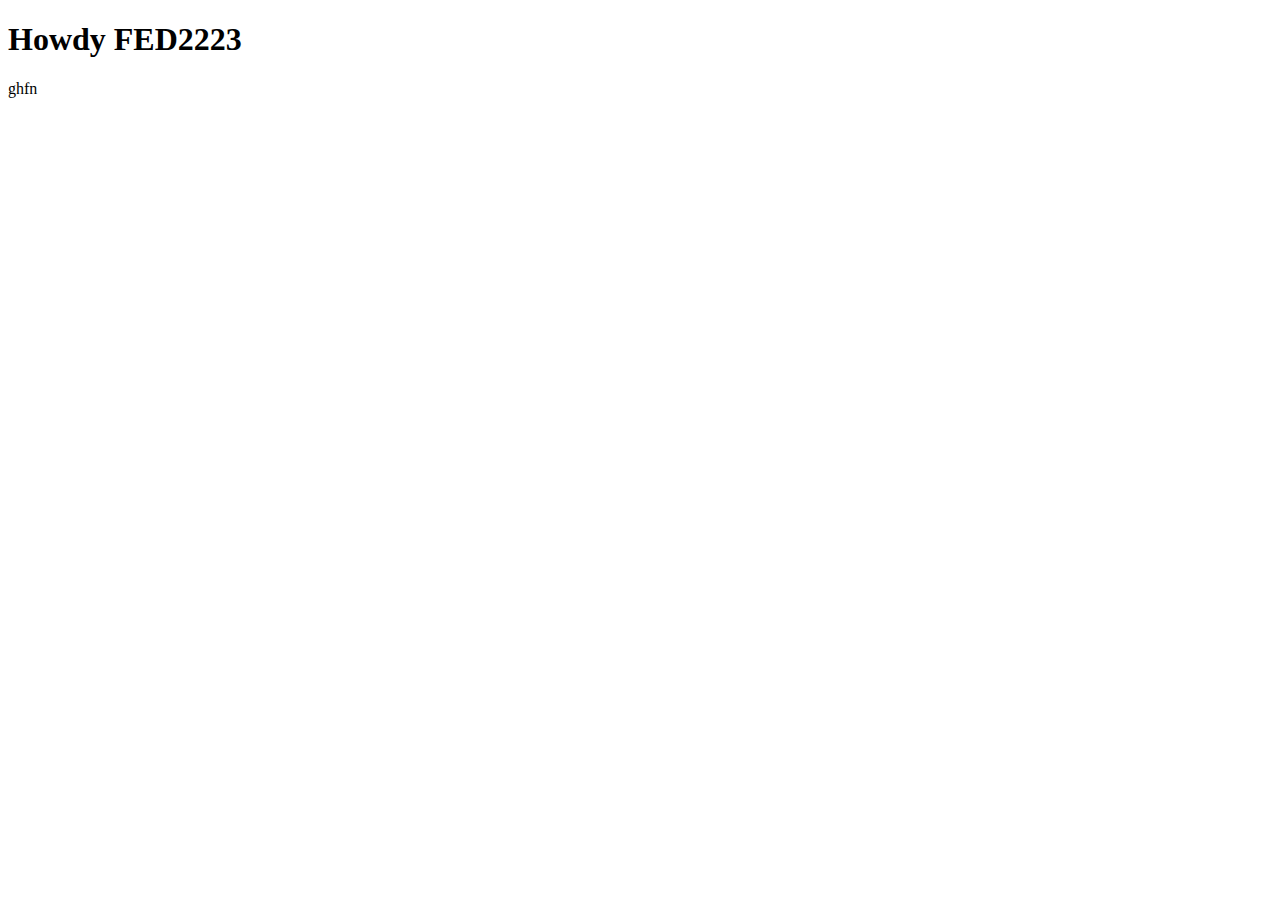
==== index.html @ accf3ab3 "Update index.html" ====
<!doctype html>
<html lang="nl">

<head>
	<meta charset="UTF-8">
	<meta name="author" content="jouw naam">
	<meta name="viewport" content="width=device-width, initial-scale=1">

	<title>Howdy FED2223</title>

	<link href="styles/style.css" rel="stylesheet">
	<link rel="icon" type="image/svg+xml" href="images/favicon.svg">
</head>

<body>
	<h1>Howdy FED2223</h1>
	ghfn
	<script defer src="scripts/script.js"></script>
</body>

</html>
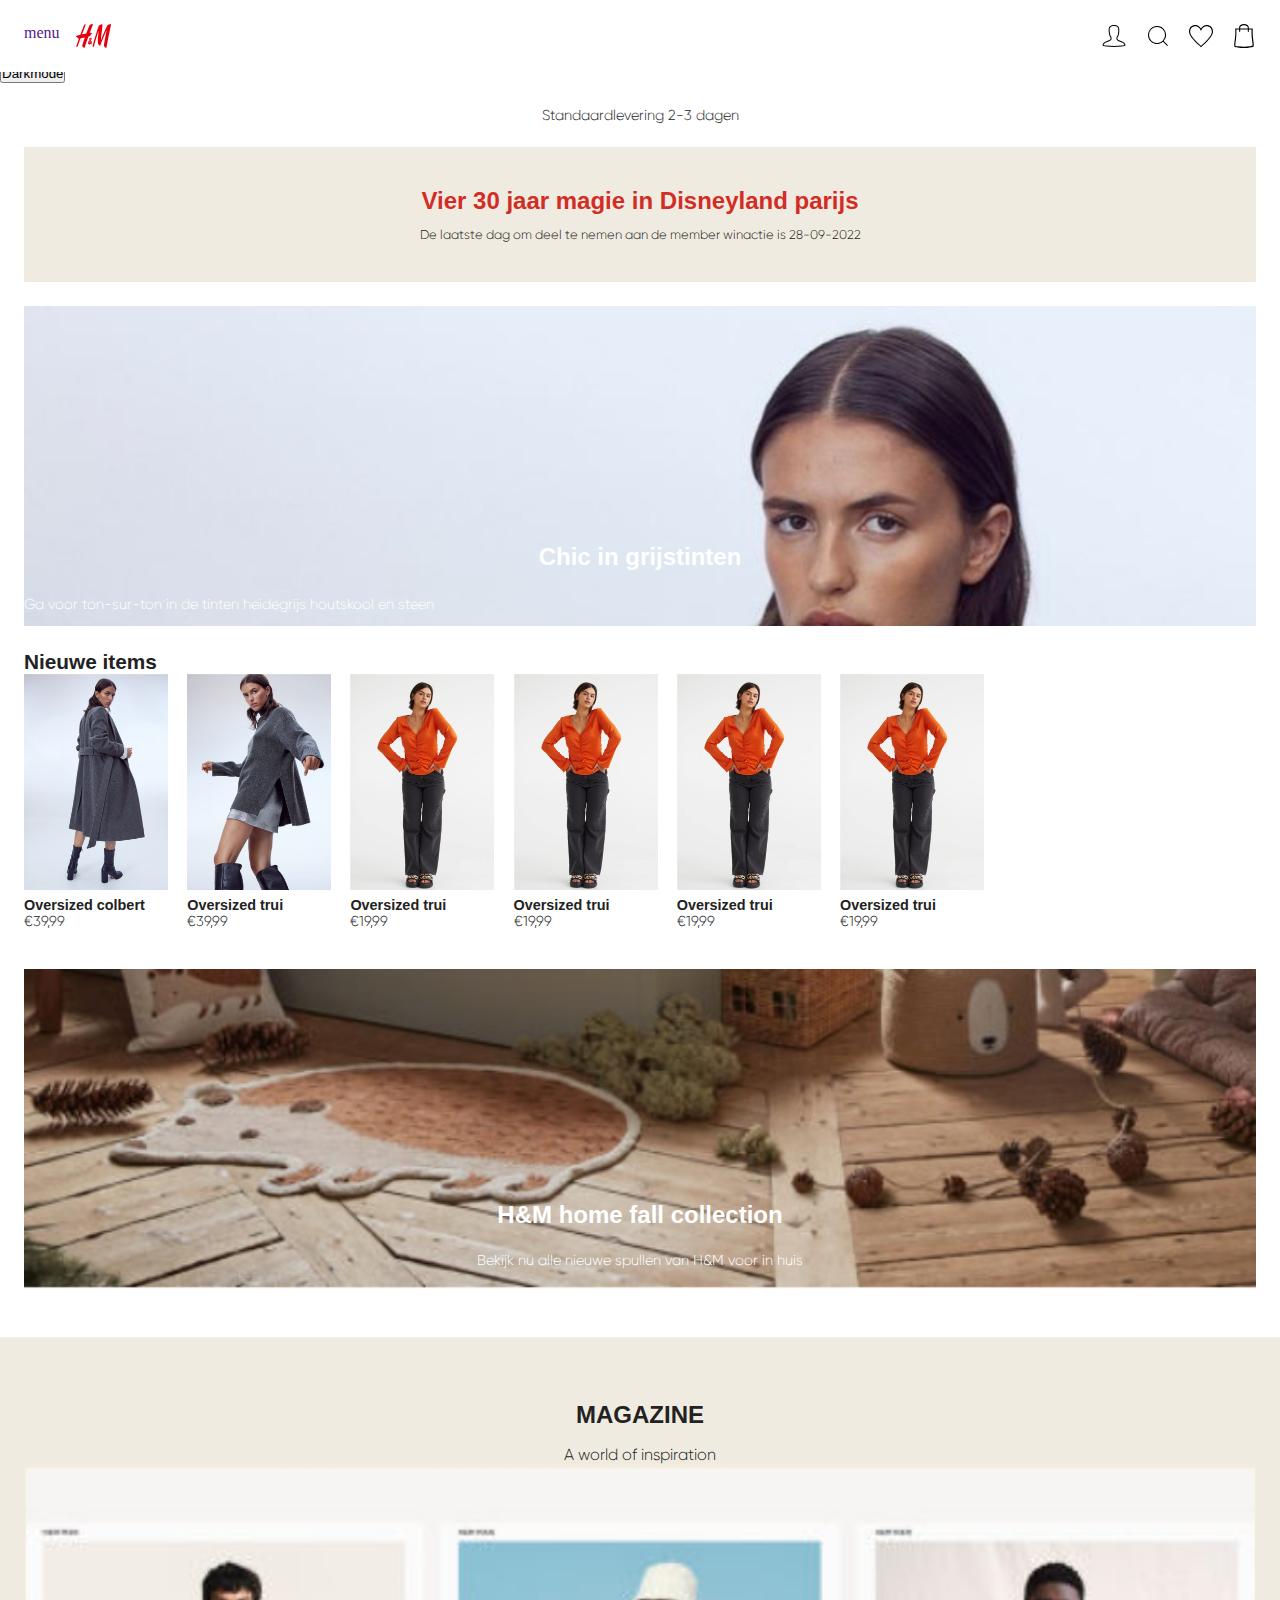
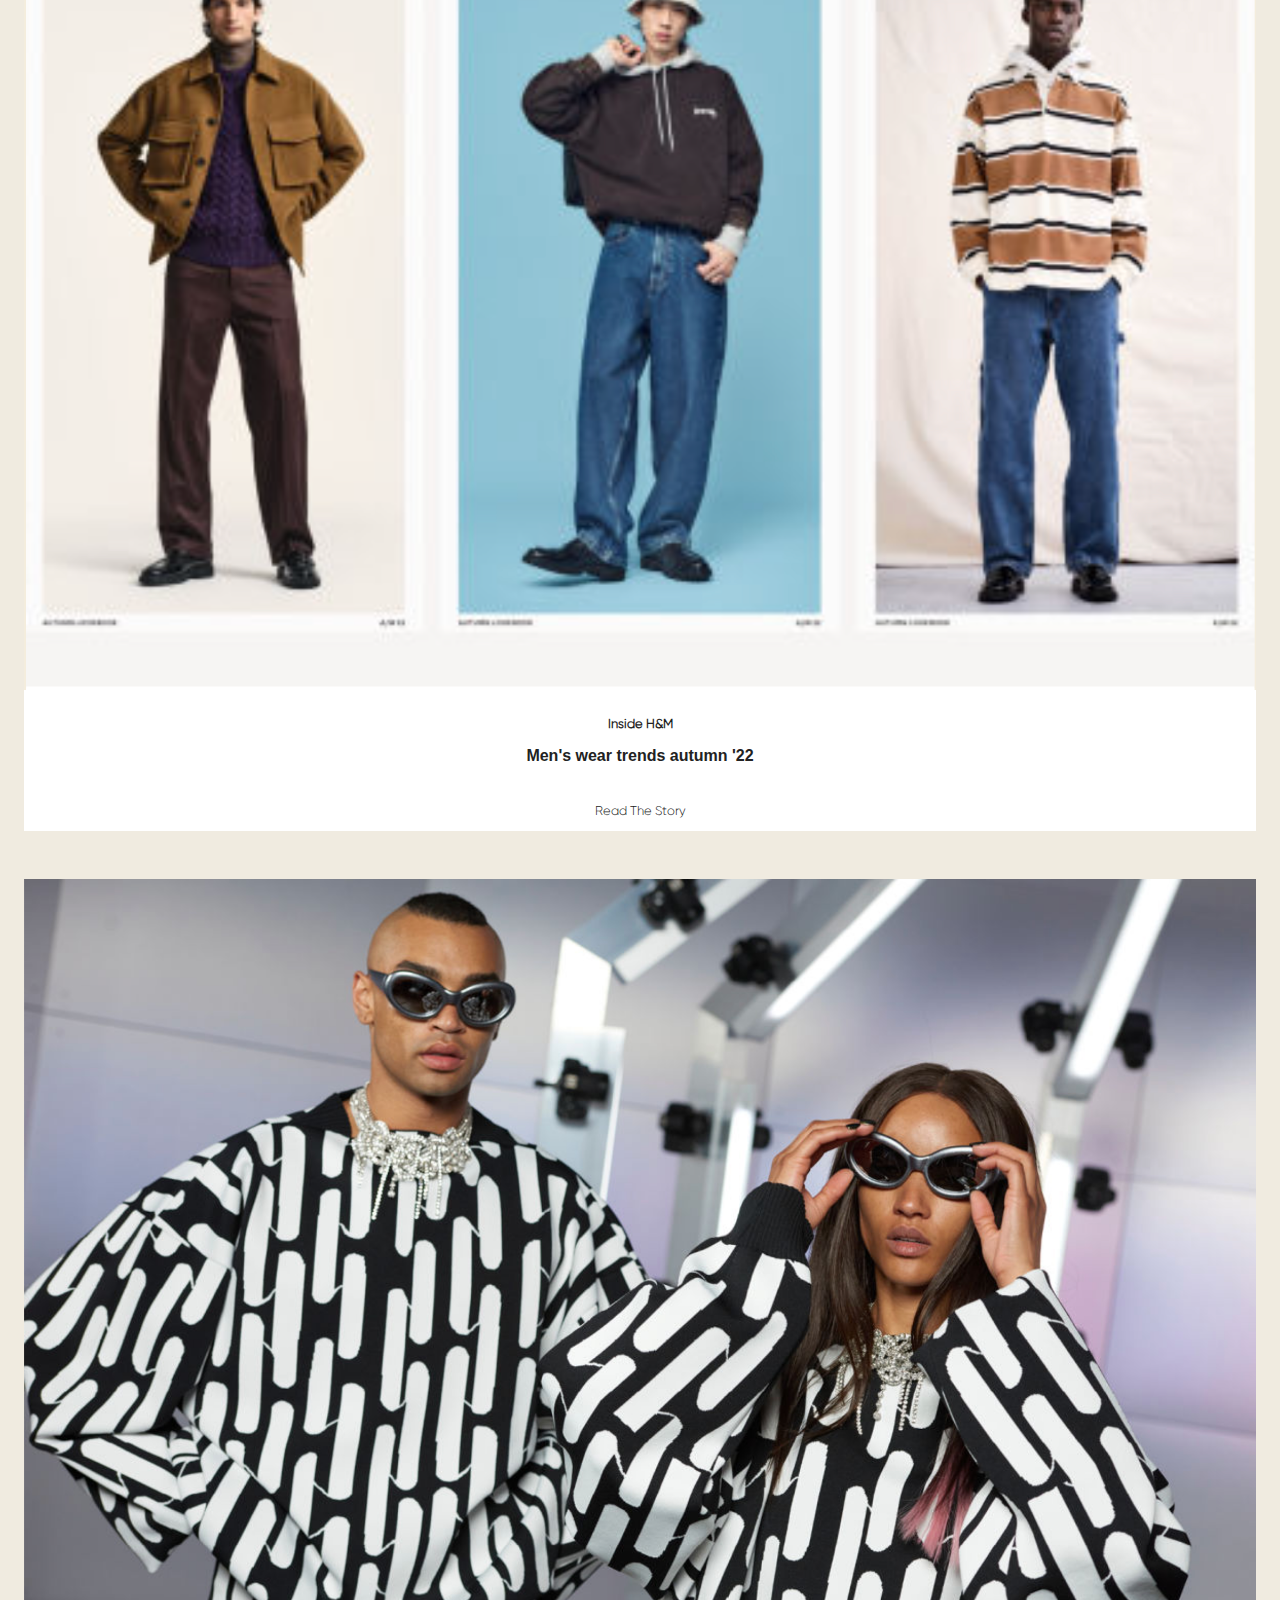
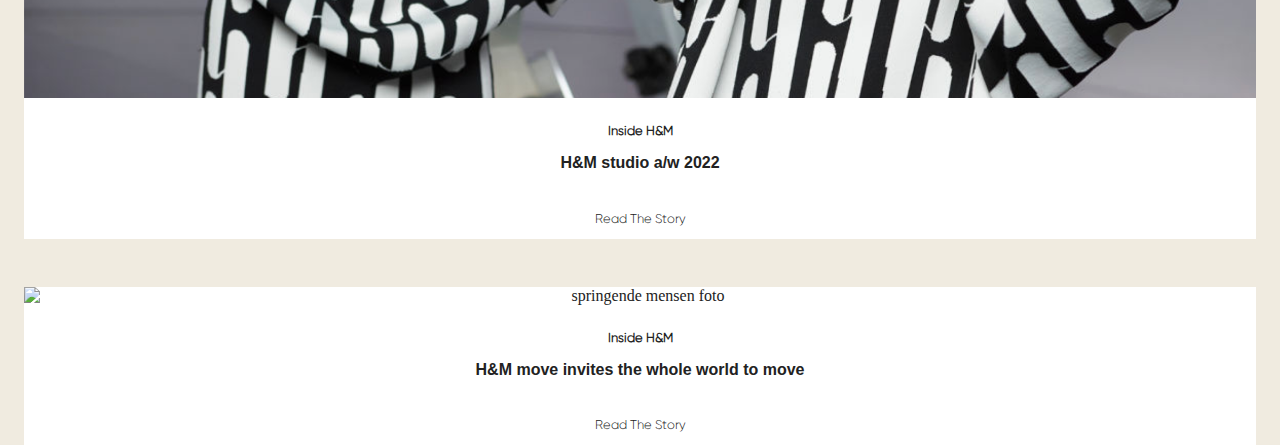
==== commit 32d8b659: "Add files via upload" ====
--- a/index.html
+++ b/index.html
@@ -6,15 +6,147 @@
 	<meta name="author" content="jouw naam">
 	<meta name="viewport" content="width=device-width, initial-scale=1">
 
-	<title>Howdy FED2223</title>
+	<title>Homepagina</title>
 
 	<link href="styles/style.css" rel="stylesheet">
 	<link rel="icon" type="image/svg+xml" href="images/favicon.svg">
 </head>
 
 <body>
-	<h1>Howdy FED2223</h1>
-	ghfn
+	<header>
+		<section>
+			<a href="">menu</a>
+			<a><img src="images/hmlogo.svg" alt="H&M logo"></a>
+		</section>
+		<nav>
+			<ul>
+				<li><img src="./images/user.svg" alt="user icon"></li>
+				<li><img src="./images/search.svg" alt="search icon"></li>
+				<li><img src="./images/heart.svg" alt="favorieten icon"></li>
+				<li><img src="./images/bag.svg" alt="winkelwage icon"></li>
+			</ul>
+		</nav>
+
+	</header>
+
+	<Main>
+		<button class="btn-toggle">Darkmode</button>
+		<section>
+			<p>Standaardlevering 2-3 dagen</p>
+		</section>
+
+		<section>
+			<div>
+				<h2>Vier 30 jaar magie in Disneyland parijs</h2>
+				<p>De laatste dag om deel te nemen aan de member winactie is 28-09-2022</p>
+			</div>
+
+		</section>
+
+		<section>
+			<a href="2e pagina">
+				<h1>Chic in grijstinten</h1>
+				<p>Ga voor ton-sur-ton in de tinten heidegrijs houtskool en steen</p>
+				<img src="images/Grijstinten.png" alt="Grijstinten afbeelding">
+			</a>
+		</section>
+
+		<section>
+			<h2>Nieuwe items</h2>
+			<ul>
+				<li>
+					<p>€39,99</p>
+					<h3>Oversized colbert</h3>
+					<img src="images/damesjas.png" alt="dames image">
+
+
+				</li>
+
+				<li>
+					<p>€39,99</p>
+					<h3>Oversized trui</h3>
+					<img src="images/damestrui.png" alt="dames image">
+
+				</li>
+
+				<li>
+					<p>€19,99</p>
+					<h3>Oversized trui</h3>
+					<img src="images/nieuwbinnen.png" alt="dames image">
+				</li>
+
+				<li>
+					<p>€19,99</p>
+					<h3>Oversized trui</h3>
+					<img src="images/nieuwbinnen.png" alt="dames image">
+
+
+				</li>
+
+				<li>
+					<p>€19,99</p>
+					<h3>Oversized trui</h3>
+					<img src="images/nieuwbinnen.png" alt="dames image">
+
+
+				</li>
+				<li>
+					<p>€19,99</p>
+					<h3>Oversized trui</h3>
+					<img src="images/nieuwbinnen.png" alt="dames image">
+
+				</li>
+
+
+			</ul>
+		</section>
+
+		<section>
+			<h2>H&M home fall collection</h2>
+			<p>Bekijk nu alle nieuwe spullen van H&M voor in huis</p>
+			<img src="images/h&m:home.png" alt="short haircut meisje">
+		</section>
+
+		<!-- vergeet niet nieuwe kop erin te zetten -->
+		<section>
+			<h2>Magazine</h2>
+			<h3>A world of inspiration</h3>
+
+			<article>
+
+				<img src="images/tripplets.png" alt="3 mannen foto">
+				<h4>Inside H&M</h4>
+				<h5>Men's wear trends autumn '22</h5>
+				<p>Read The Story</p>
+
+			</article>
+		</section>
+
+		<section>
+
+			<article>
+
+				<img src="images/duo.png" alt="duo foto">
+				<h4>Inside H&M</h4>
+				<h5>H&M studio a/w 2022</h5>
+				<p>Read The Story</p>
+
+			</article>
+		</section>
+
+		<section>
+
+			<article>
+
+				<img src="images/springfoto.png" alt="springende mensen foto">
+				<h4>Inside H&M</h4>
+				<h5>H&M move invites the whole world to move</h5>
+				<p>Read The Story</p>
+			</article>
+		</section>
+	</Main>
+
+
 	<script defer src="scripts/script.js"></script>
 </body>
 
--- a/styles/style.css
+++ b/styles/style.css
@@ -0,0 +1,364 @@
+/**************/
+/* CSS REMEDY */
+/**************/
+*,
+*::after,
+*::before {
+	box-sizing: border-box;
+	margin: 0;
+	padding: 0;
+}
+
+button,
+summary {
+	cursor: pointer;
+}
+
+
+
+/*********************/
+/* CUSTOM PROPERTIES */
+/*********************/
+:root {
+	/* startje */
+	--color-text: #222;
+	--Color-background: #fff;
+	--Color--title: #fff;
+	--Color-red-title: #D22D25;
+	--Color-beige: #F0EBE0;
+}
+
+
+
+@font-face {
+	font-family: Gilroy;
+	src: url(../assets/Gilroy/Gilroy-Light.otf);
+}
+
+@font-face {
+	font-family: Avenir;
+	src: url(../assets/Avenir/AvenirLTStd-Roman.otf );
+}
+
+
+
+
+/****************/
+/* JOUW STYLING */
+/****************/
+
+/* jouw code */
+
+main {
+	padding-top: 4em;
+}
+
+body {
+	color: var(--color-text);
+	background-color: var(--Color-background);
+}
+
+
+
+
+/* -------------PAGINA 1-------------- */
+
+header {
+	display: flex;
+	justify-content: space-between;
+	align-items: center;
+	padding: 1.5em;
+	position: fixed;
+	z-index: 999;
+	background-color: var(--Color--title);
+	left: 0;
+	right: 0;
+	top: 0;
+
+}
+
+
+body header section:nth-of-type(1) {
+	display: flex;
+	gap: 1em;
+}
+
+/* Zorgt er voor dat alle images mooi meeschalen op iedere grootte */
+img {
+	width: 100%;
+	height: auto;
+	display: block;
+}
+
+/* H&M logo  */
+header a img {
+	width: 2.2em;
+
+}
+
+
+
+/* ----------------icon's navigatiebar------------------- */
+nav ul li img {
+	max-width: 1.5em;
+
+}
+
+nav ul {
+	list-style-type: none;
+	display: flex;
+	gap: 1.2em;
+}
+
+
+/* ------------------------Main------------------------ */
+h1 {
+	color: var(--Color--title);
+	font-family: "avenir", Arial, Helvetica, sans-serif;
+	position: absolute;
+	bottom: 2.3em;
+	z-index: 1;
+	font-size: 1.5em;
+	width: 100%;
+	text-align: center;
+	font-weight: bold;
+}
+
+p {
+	font-family: "gilroy", Arial, Helvetica, sans-serif;
+	color: var(--color-text);
+	font-size: .9em;
+
+}
+
+/*---------------------- Alle linkjes & lijsten---------------------- */
+a {
+	text-decoration: none;
+	position: relative;
+}
+
+li {
+	list-style-type: none;
+
+}
+
+/* -------------------"Levertijd" tekst--------------------- */
+main section {
+	padding: 0 1.5em;
+	margin-top: 1.5em;
+}
+
+main section:nth-of-type(1) {
+	text-align: center;
+	padding-top: 0em;
+
+
+}
+
+/* -------------------beige disney blok -------------------------*/
+main section:nth-of-type(2) {
+	display: flex;
+	flex-direction: column;
+	text-align: center;
+	bottom: 1em;
+
+}
+
+main section:nth-of-type(2) div {
+	background: var(--Color-beige);
+	padding: 2.5em 1em;
+}
+
+/* -------------------disneyland titel ------------------------*/
+main section:nth-of-type(2) div h2 {
+	margin-bottom: .5em;
+	color: var(--Color-red-title);
+	font-family: "Avenir", Arial, Helvetica, sans-serif;
+
+
+}
+
+/* -----------------tekst onder de disney titel--------------- */
+main section:nth-of-type(2) div p {
+	font-size: .8em;
+	color: var(--color-text);
+
+
+}
+
+/* ---------------------"Grijze tinten" blok-------------------- */
+main section:nth-of-type(3) a img {
+	position: relative;
+	height: 20em;
+	object-fit: cover;
+	object-position: top;
+
+}
+
+main section:nth-of-type(3) a p {
+	position: absolute;
+	color: var(--Color--title);
+	bottom: 1em;
+	z-index: 1;
+	left: 0;
+	text-align: center;
+}
+
+
+/* ---------------Afbeeldingen naast elkaar krijgen + slider--------------*/
+main section:nth-of-type(4) ul {
+	position: relative;
+	display: flex;
+	gap: 1.2em;
+	padding: 0;
+	overflow-x: auto;
+
+}
+
+main section:nth-of-type(4) ul li {
+	display: flex;
+	flex-direction: column-reverse;
+}
+
+
+main section:nth-of-type(4) h2 {
+	font-family: "Avenir", Arial, Helvetica, sans-serif;
+	font-size: 1.3em;
+}
+
+main section:nth-of-type(4) h3 {
+	font-family: "Avenir", Arial, Helvetica, sans-serif;
+	font-size: .9em;
+	margin-bottom: 0;
+	margin-top: 5%;
+
+}
+
+main section:nth-of-type(4) p {
+	margin: 0;
+	top: -1;
+}
+
+main section:nth-of-type(4) img {
+	width: 9em;
+}
+
+/* ------------------------"H&M home" column-------------------------- */
+main section:nth-of-type(5) {
+	position: relative;
+	top: 1em;
+
+
+}
+
+main section:nth-of-type(5) h2 {
+	font-family: "Avenir", Arial, Helvetica, sans-serif;
+	position: absolute;
+	bottom: 2.5em;
+	z-index: 1;
+	color: var(--Color--title);
+	text-align: center;
+	font-size: 1.5em;
+	left: 1em;
+	right: 1em;
+
+
+}
+
+main section:nth-of-type(5) p {
+	font-family: "gilroy", Arial, Helvetica, sans-serif;
+	position: absolute;
+	bottom: 1.5em;
+	z-index: 1;
+	color: var(--Color--title);
+	text-align: center;
+	font-size: .9em;
+	left: 3em;
+	right: 3em;
+
+
+}
+
+main section:nth-of-type(5) img {
+	object-fit: cover;
+	object-position: bottom;
+	height: 20em;
+}
+
+/* --------------voor de beige achtergrond------------- */
+main section:nth-of-type(6),
+main section:nth-of-type(7),
+main section:nth-of-type(8) {
+	background-color: var(--Color-beige);
+
+}
+
+main section:nth-of-type(6) {
+	padding-top: 4em;
+	margin-top: 4em;
+
+}
+
+/* ---------zodat achtergrond beige blijft, styling van de sections-------- */
+main section:nth-of-type(7),
+main section:nth-of-type(8) {
+	margin-top: 0;
+	padding-top: 3em;
+
+
+}
+
+main section:nth-of-type(6) h2 {
+	text-align: center;
+	color: var(--color-text);
+	text-transform: uppercase;
+	font-family: "avenir", Arial, Helvetica, sans-serif;
+
+
+}
+
+
+main section:nth-of-type(6) h3 {
+	text-align: center;
+	padding-top: 1em;
+	font-size: 1em;
+	font-weight: lighter;
+	font-family: "Gilroy", Arial, Helvetica, sans-serif;
+
+}
+
+main section:nth-of-type(6) article,
+main section:nth-of-type(7) article,
+main section:nth-of-type(8) article {
+	background-color: white;
+	display: flex;
+	flex-direction: column;
+	text-align: center;
+
+}
+
+main section:nth-of-type(6) h4,
+main section:nth-of-type(7) h4,
+main section:nth-of-type(8) h4 {
+	font-family: "gilroy", Arial, Helvetica, sans-serif;
+	font-size: .8em;
+	padding-top: 2em;
+
+}
+
+main section:nth-of-type(6) h5,
+main section:nth-of-type(7) h5,
+main section:nth-of-type(8) h5 {
+	font-family: "Avenir", Arial, Helvetica, sans-serif;
+	font-size: 1em;
+	padding-top: 1em;
+
+}
+
+main section:nth-of-type(6) p,
+main section:nth-of-type(7) p,
+main section:nth-of-type(8) p {
+	font-size: .8em;
+	padding-top: 3em;
+	padding-bottom: 1em;
+}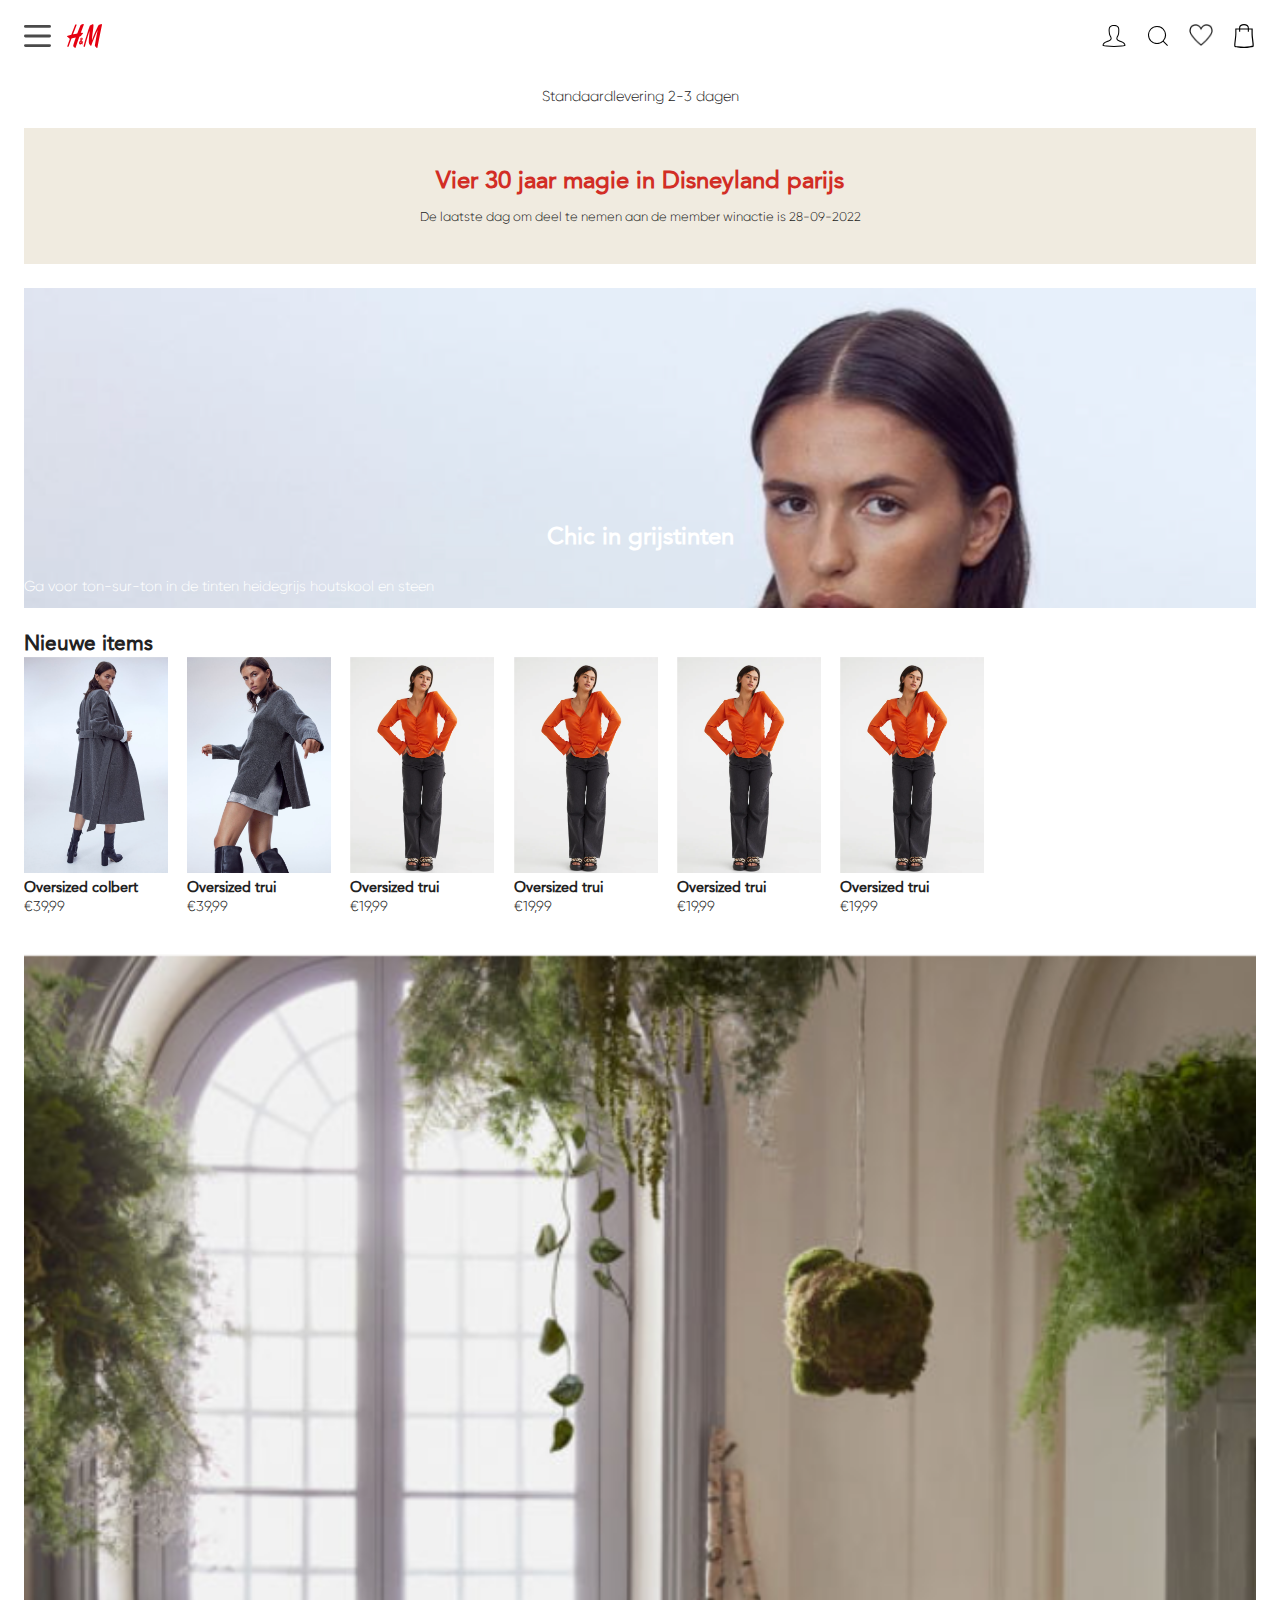
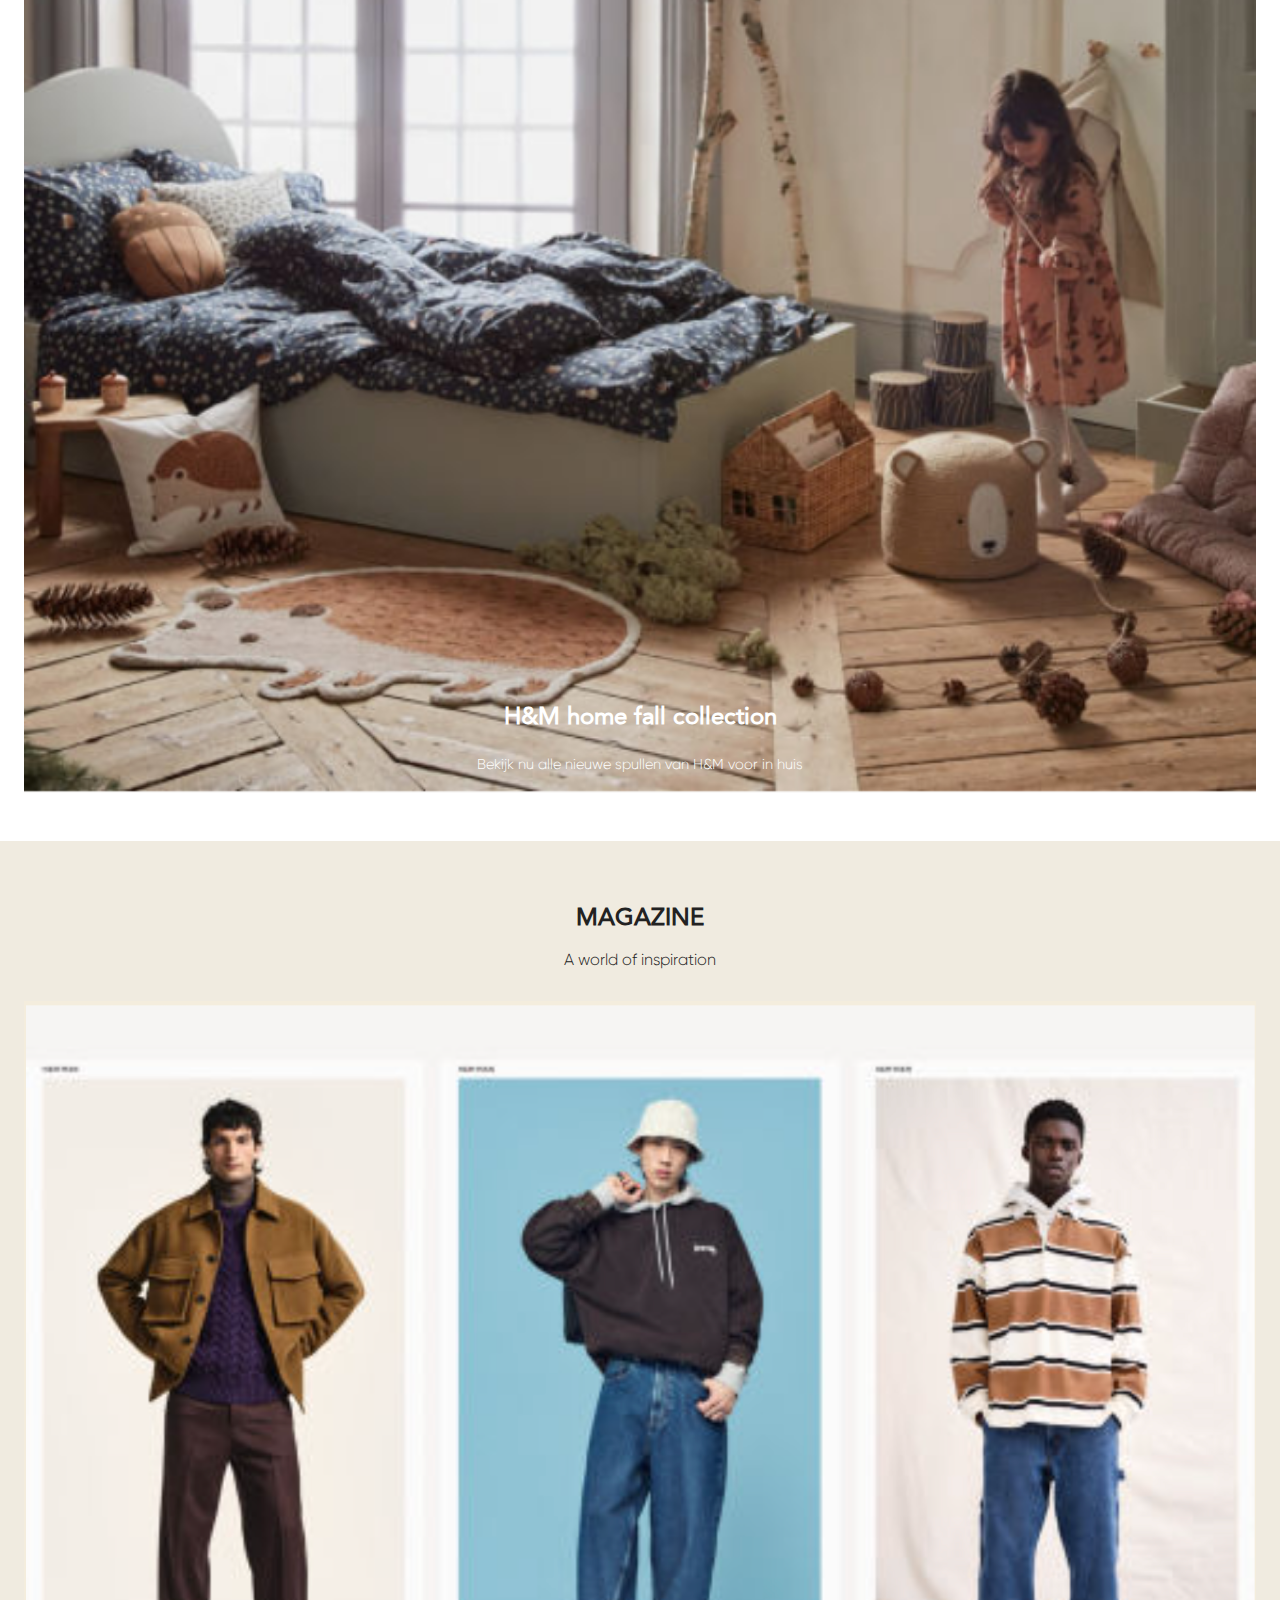
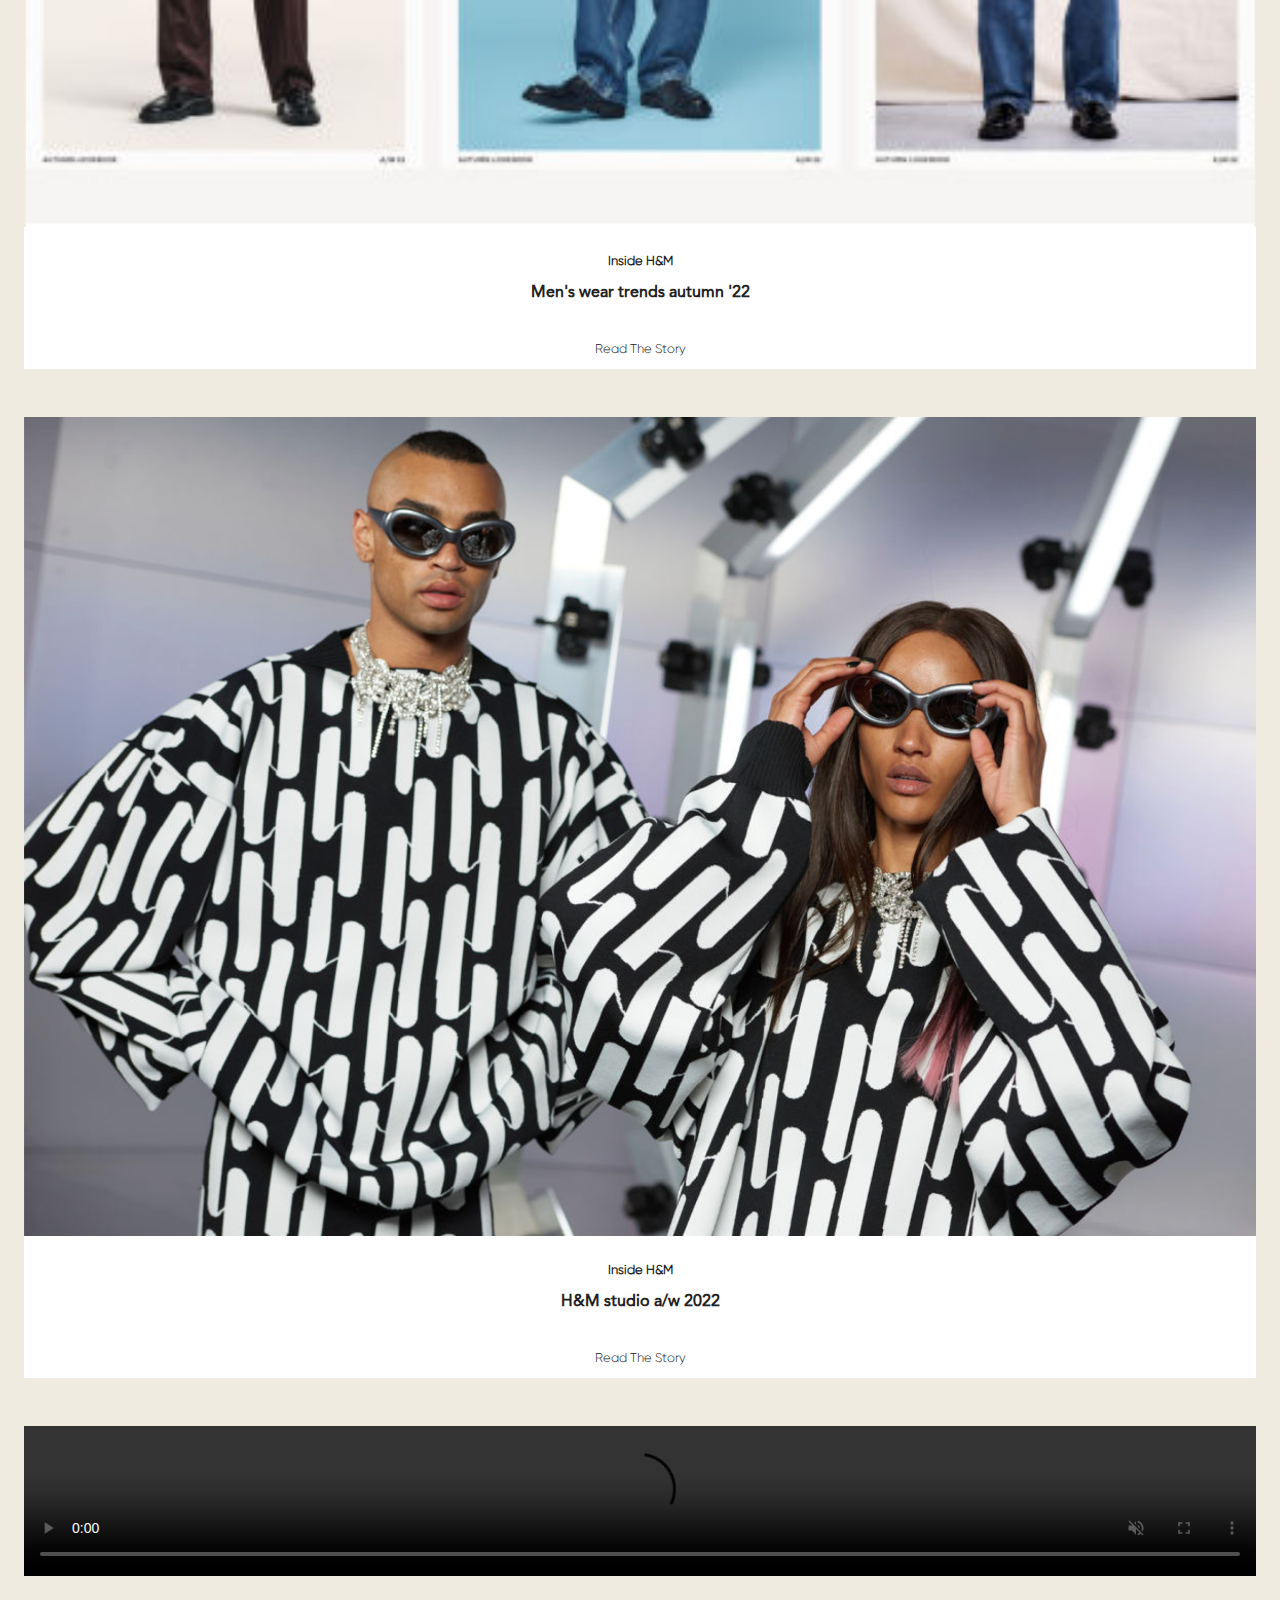
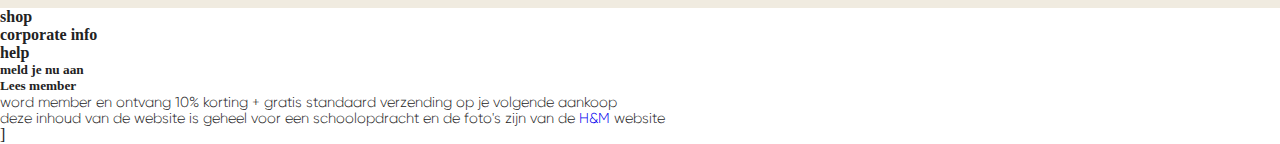
==== commit b0d25338: "Add files via upload" ====
--- a/index.html
+++ b/index.html
@@ -3,7 +3,7 @@
 
 <head>
 	<meta charset="UTF-8">
-	<meta name="author" content="jouw naam">
+	<meta name="author" content="Tabita">
 	<meta name="viewport" content="width=device-width, initial-scale=1">
 
 	<title>Homepagina</title>
@@ -12,17 +12,35 @@
 	<link rel="icon" type="image/svg+xml" href="images/favicon.svg">
 </head>
 
-<body>
+<body class="homepage">
 	<header>
 		<section>
-			<a href="">menu</a>
-			<a><img src="images/hmlogo.svg" alt="H&M logo"></a>
+			<button><img src="./images/hamburgermenu.svg" alt=""></button>
+			<a><img src="images/hmlogo.svg" alt="index.html"></a>
 		</section>
+
+		<section>
+			<div>
+				<ul>
+					<li><a href="product.html"><img src="./images/user.svg">Inloggen</a></li>
+					<li><a href="">Dames</a></li>
+					<li><a href="#">Heren</a></li>
+					<li><a href="#">Divided</a></li>
+					<li><a href="#">Baby</a></li>
+					<li><a href="#">Kinderen</a></li>
+					<li><a href="#">H&m home</a></li>
+					<li><a href="#">Sale</a></li>
+					<li><a href="#">Sustainability</a></li>
+				</ul>
+				<button><img src="./images/kruisje1.png" alt="kruisje icoon"></button>
+			</div>
+		</section>
+
 		<nav>
 			<ul>
 				<li><img src="./images/user.svg" alt="user icon"></li>
 				<li><img src="./images/search.svg" alt="search icon"></li>
-				<li><img src="./images/heart.svg" alt="favorieten icon"></li>
+				<li><img src="./images/heart.png" alt="favorieten icon"></li>
 				<li><img src="./images/bag.svg" alt="winkelwage icon"></li>
 			</ul>
 		</nav>
@@ -30,9 +48,10 @@
 	</header>
 
 	<Main>
-		<button class="btn-toggle">Darkmode</button>
+
 		<section>
 			<p>Standaardlevering 2-3 dagen</p>
+			<audio src="assets/vrachtwagengeluid.mp3"></audio>
 		</section>
 
 		<section>
@@ -44,7 +63,8 @@
 		</section>
 
 		<section>
-			<a href="2e pagina">
+
+			<a href="product.html">
 				<h1>Chic in grijstinten</h1>
 				<p>Ga voor ton-sur-ton in de tinten heidegrijs houtskool en steen</p>
 				<img src="images/Grijstinten.png" alt="Grijstinten afbeelding">
@@ -135,19 +155,32 @@
 		</section>
 
 		<section>
+			<article>
+				<video controls muted>
 
-			<article>
+					<source src="./assets/h&mvideo.mp4" type="video/mp4">
 
-				<img src="images/springfoto.png" alt="springende mensen foto">
-				<h4>Inside H&M</h4>
-				<h5>H&M move invites the whole world to move</h5>
-				<p>Read The Story</p>
+					Your browser does not support the video tag.
+
+				</video>
+
 			</article>
 		</section>
+
 	</Main>
 
+	<footer>
+		<h4>shop</h4>
+		<h4>corporate info</h4>
+		<h4>help</h4>
+		<h5>meld je nu aan</h5>
+		<h5>Lees member</h5>
+		<p>word member en ontvang 10% korting + gratis standaard verzending op je volgende aankoop</p>
+		<p>deze inhoud van de website is geheel voor een schoolopdracht en de foto's zijn van de <a
+				href="https://www2.hm.com/nl_nl/index.html">H&M</a> website</p>
+	</footer>
 
 	<script defer src="scripts/script.js"></script>
 </body>
 
-</html>+</html>]--- a/styles/style.css
+++ b/styles/style.css
@@ -21,14 +21,46 @@
 /*********************/
 :root {
 	/* startje */
+	--color-shadow: rgb(0 0 0 / 55%);
 	--color-text: #222;
 	--Color-background: #fff;
 	--Color--title: #fff;
 	--Color-red-title: #D22D25;
 	--Color-beige: #F0EBE0;
-}
-
-
+	--color-prouct-background: #f6f6f6;
+	--color-hamburger: #fff;
+
+}
+
+/* Darktheme custum properties */
+@media (prefers-color-scheme:dark) {
+	:root {
+		--color-text: #f6f6f6;
+		--Color-background: #222;
+		--Color-red-title: #600404;
+		--Color-beige: #776D5F;
+		--color-prouct-background: #222;
+		--color-hamburger: #BABABA;
+
+
+	}
+}
+
+body {
+	color: var(--color-text);
+	background-color: var(--color-background);
+}
+
+
+
+/* verminder beeld bewegingen voor mensen met bijvoorbeeld epilepsie */
+@media (prefers-reduced-motion:reduce) {
+	* {
+		transition: none !important;
+	}
+}
+
+/* Fonts in design */
 
 @font-face {
 	font-family: Gilroy;
@@ -37,7 +69,7 @@
 
 @font-face {
 	font-family: Avenir;
-	src: url(../assets/Avenir/AvenirLTStd-Roman.otf );
+	src: url(../assets/Avenir/AvenirLTStd-Roman.otf);
 }
 
 
@@ -61,7 +93,7 @@
 
 
 
-/* -------------PAGINA 1-------------- */
+/* -------------Algemene styling voor beide pagina's-------------- */
 
 header {
 	display: flex;
@@ -70,7 +102,7 @@
 	padding: 1.5em;
 	position: fixed;
 	z-index: 999;
-	background-color: var(--Color--title);
+	background-color: var(--color-hamburger);
 	left: 0;
 	right: 0;
 	top: 0;
@@ -90,7 +122,90 @@
 	display: block;
 }
 
-/* H&M logo  */
+/* --------------------HAMBURGER MENU ------------------*/
+
+header section:nth-of-type(2) {
+	position: fixed;
+	margin-left: -100vw;
+	top: 0%;
+	width: 85%;
+	background: var(--Color-background);
+	transition: all .3s ease-in-out;
+	height: 100vh;
+}
+
+header section:nth-of-type(2) div ul li a,
+header section:nth-of-type(2) div button {
+	display: none;
+}
+
+
+header section:nth-of-type(2).hamburgermenu {
+	margin-left: -1.6em;
+	box-shadow: 0px 0px 0px 999px var(--color-shadow);
+
+}
+
+header section:nth-of-type(2).hamburgermenu div ul li a,
+header section:nth-of-type(2).hamburgermenu div button {
+	display: block;
+}
+
+header section button {
+	background-color: transparent;
+	border: none;
+
+}
+
+header section:nth-of-type(2) ul {
+	display: flex;
+	flex-direction: column;
+	height: fit-content;
+	width: 100%;
+	padding: 0;
+}
+
+header section:nth-of-type(2) ul li {
+	display: flex;
+
+}
+
+header section:nth-of-type(2) ul li:nth-of-type(1) img {
+	width: 2em;
+	display: inline;
+	margin-right: 1em;
+}
+
+header section:nth-of-type(2) ul li:nth-of-type(1) a {
+	font-size: .8em;
+	margin-bottom: 2em;
+
+
+}
+
+header section:nth-of-type(2) ul li:nth-of-type(1) {
+	background-color: var(--Color-beige);
+
+}
+
+header section:nth-of-type(2) ul li a {
+	color: var(--color-text);
+	font-size: 1em;
+	font-family: "Avenir", Arial, Helvetica, sans-serif;
+	font-weight: 500;
+	left: 10%;
+	margin-top: 2em;
+}
+
+header section:nth-of-type(2) button {
+	position: absolute;
+	top: 1.5em;
+	right: 1em;
+	width: 3em;
+
+}
+
+/* ---------------------H&M LOGO ------------------------ */
 header a img {
 	width: 2.2em;
 
@@ -98,7 +213,7 @@
 
 
 
-/* ----------------icon's navigatiebar------------------- */
+/* ----------------ICON's NAVIGATIEBAR------------------- */
 nav ul li img {
 	max-width: 1.5em;
 
@@ -111,8 +226,8 @@
 }
 
 
-/* ------------------------Main------------------------ */
-h1 {
+/* ------------------------HOMEPAGE main------------------------ */
+.homepage h1 {
 	color: var(--Color--title);
 	font-family: "avenir", Arial, Helvetica, sans-serif;
 	position: absolute;
@@ -131,7 +246,7 @@
 
 }
 
-/*---------------------- Alle linkjes & lijsten---------------------- */
+/*---------------------- ALLE LINKJES & LIJSTEN---------------------- */
 a {
 	text-decoration: none;
 	position: relative;
@@ -142,21 +257,29 @@
 
 }
 
-/* -------------------"Levertijd" tekst--------------------- */
+/* -------------------"LEVERTIJD" TEKST--------------------- */
 main section {
 	padding: 0 1.5em;
 	margin-top: 1.5em;
 }
 
-main section:nth-of-type(1) {
+.homepage main section:nth-of-type(1) {
 	text-align: center;
 	padding-top: 0em;
 
 
 }
 
-/* -------------------beige disney blok -------------------------*/
-main section:nth-of-type(2) {
+.homepage main section:nth-of-type(1) audio {
+	content: "🚚";
+	/* display: block;
+	width: 50%;
+	transform: scalex(-1); */
+
+}
+
+/* -------------------BEIGE DISNEY BLOK -------------------------*/
+.homepage main section:nth-of-type(2) {
 	display: flex;
 	flex-direction: column;
 	text-align: center;
@@ -164,13 +287,13 @@
 
 }
 
-main section:nth-of-type(2) div {
+.homepage main section:nth-of-type(2) div {
 	background: var(--Color-beige);
 	padding: 2.5em 1em;
 }
 
-/* -------------------disneyland titel ------------------------*/
-main section:nth-of-type(2) div h2 {
+/* -------------------DISNEYLAND TITEL ------------------------*/
+.homepage main section:nth-of-type(2) div h2 {
 	margin-bottom: .5em;
 	color: var(--Color-red-title);
 	font-family: "Avenir", Arial, Helvetica, sans-serif;
@@ -178,16 +301,16 @@
 
 }
 
-/* -----------------tekst onder de disney titel--------------- */
-main section:nth-of-type(2) div p {
+/* -----------------TEKST ONDER DE DISNEYLAND TITEL--------------- */
+.homepage main section:nth-of-type(2) div p {
 	font-size: .8em;
 	color: var(--color-text);
 
 
 }
 
-/* ---------------------"Grijze tinten" blok-------------------- */
-main section:nth-of-type(3) a img {
+/* ---------------------"GRIJZE TINTEN" BLOK-------------------- */
+.homepage main section:nth-of-type(3) a img {
 	position: relative;
 	height: 20em;
 	object-fit: cover;
@@ -195,7 +318,7 @@
 
 }
 
-main section:nth-of-type(3) a p {
+.homepage main section:nth-of-type(3) a p {
 	position: absolute;
 	color: var(--Color--title);
 	bottom: 1em;
@@ -205,8 +328,8 @@
 }
 
 
-/* ---------------Afbeeldingen naast elkaar krijgen + slider--------------*/
-main section:nth-of-type(4) ul {
+/* ---------------AFBEELDINGEN NAAST ELKAAR KRIJGEN + SLIDER--------------*/
+.homepage main section:nth-of-type(4) ul {
 	position: relative;
 	display: flex;
 	gap: 1.2em;
@@ -215,18 +338,18 @@
 
 }
 
-main section:nth-of-type(4) ul li {
+.homepage main section:nth-of-type(4) ul li {
 	display: flex;
 	flex-direction: column-reverse;
 }
 
 
-main section:nth-of-type(4) h2 {
+.homepage main section:nth-of-type(4) h2 {
 	font-family: "Avenir", Arial, Helvetica, sans-serif;
 	font-size: 1.3em;
 }
 
-main section:nth-of-type(4) h3 {
+.homepage main section:nth-of-type(4) h3 {
 	font-family: "Avenir", Arial, Helvetica, sans-serif;
 	font-size: .9em;
 	margin-bottom: 0;
@@ -234,24 +357,24 @@
 
 }
 
-main section:nth-of-type(4) p {
+.homepage main section:nth-of-type(4) p {
 	margin: 0;
 	top: -1;
 }
 
-main section:nth-of-type(4) img {
+.homepage main section:nth-of-type(4) img {
 	width: 9em;
 }
 
-/* ------------------------"H&M home" column-------------------------- */
-main section:nth-of-type(5) {
+/* ------------------------"H&M HOME" COLUMN-------------------------- */
+.homepage main section:nth-of-type(5) {
 	position: relative;
 	top: 1em;
 
 
 }
 
-main section:nth-of-type(5) h2 {
+.homepage main section:nth-of-type(5) h2 {
 	font-family: "Avenir", Arial, Helvetica, sans-serif;
 	position: absolute;
 	bottom: 2.5em;
@@ -265,7 +388,7 @@
 
 }
 
-main section:nth-of-type(5) p {
+.homepage main section:nth-of-type(5) p {
 	font-family: "gilroy", Arial, Helvetica, sans-serif;
 	position: absolute;
 	bottom: 1.5em;
@@ -279,86 +402,220 @@
 
 }
 
-main section:nth-of-type(5) img {
+.homepage main section:nth-of-type(5) img {
 	object-fit: cover;
 	object-position: bottom;
-	height: 20em;
-}
-
-/* --------------voor de beige achtergrond------------- */
-main section:nth-of-type(6),
-main section:nth-of-type(7),
-main section:nth-of-type(8) {
+
+
+}
+
+/* --------------BEIGE ACHTERGROND MAGAZINE------------- */
+.homepage main section:nth-of-type(6),
+.homepage main section:nth-of-type(7),
+.homepage main section:nth-of-type(8) {
 	background-color: var(--Color-beige);
 
 }
 
-main section:nth-of-type(6) {
+.homepage main section:nth-of-type(6) {
 	padding-top: 4em;
 	margin-top: 4em;
 
 }
 
-/* ---------zodat achtergrond beige blijft, styling van de sections-------- */
-main section:nth-of-type(7),
-main section:nth-of-type(8) {
+/* ---------RUIMTE TUSSEN DE SECTIONS + BEIGE ACHTERGROND +STYLING VAN SECTIONS & VIDEO -------- */
+.homepage main section:nth-of-type(7),
+.homepage main section:nth-of-type(8) {
 	margin-top: 0;
 	padding-top: 3em;
 
 
 }
 
-main section:nth-of-type(6) h2 {
+.homepage main section:nth-of-type(6) h2 {
 	text-align: center;
 	color: var(--color-text);
 	text-transform: uppercase;
 	font-family: "avenir", Arial, Helvetica, sans-serif;
-
-
-}
-
-
-main section:nth-of-type(6) h3 {
+}
+
+
+.homepage main section:nth-of-type(6) h3 {
 	text-align: center;
 	padding-top: 1em;
+	padding-bottom: 2em;
 	font-size: 1em;
 	font-weight: lighter;
 	font-family: "Gilroy", Arial, Helvetica, sans-serif;
 
 }
 
-main section:nth-of-type(6) article,
-main section:nth-of-type(7) article,
-main section:nth-of-type(8) article {
-	background-color: white;
+.homepage main section:nth-of-type(6) article,
+.homepage main section:nth-of-type(7) article,
+.homepage main section:nth-of-type(8) article {
+	background-color: var(--Color-background);
 	display: flex;
 	flex-direction: column;
 	text-align: center;
 
 }
 
-main section:nth-of-type(6) h4,
-main section:nth-of-type(7) h4,
-main section:nth-of-type(8) h4 {
+.homepage main section:nth-of-type(8) article {
+	display: flex;
+	flex-direction: column;
+	text-align: center;
+	background-color: var(--Color-beige);
+}
+
+.homepage main section:nth-of-type(6) h4,
+.homepage main section:nth-of-type(7) h4,
+.homepage main section:nth-of-type(8) h4 {
 	font-family: "gilroy", Arial, Helvetica, sans-serif;
 	font-size: .8em;
 	padding-top: 2em;
 
 }
 
-main section:nth-of-type(6) h5,
-main section:nth-of-type(7) h5,
-main section:nth-of-type(8) h5 {
+.homepage main section:nth-of-type(6) h5,
+.homepage main section:nth-of-type(7) h5,
+.homepage main section:nth-of-type(8) h5 {
 	font-family: "Avenir", Arial, Helvetica, sans-serif;
 	font-size: 1em;
 	padding-top: 1em;
 
 }
 
-main section:nth-of-type(6) p,
-main section:nth-of-type(7) p,
-main section:nth-of-type(8) p {
+.homepage main section:nth-of-type(6) p,
+.homepage main section:nth-of-type(7) p,
+.homepage main section:nth-of-type(8) p {
 	font-size: .8em;
 	padding-top: 3em;
 	padding-bottom: 1em;
+
+}
+
+/* ----------------------VIDEO -------------------*/
+
+.homepage section:nth-of-type(8) article video {
+	margin-bottom: 2em;
+
+}
+
+.homepage section:nth-of-type(8) article {
+	background-color: var(--Color-beige);
+}
+
+
+/* ------------------PRODUCT PAGINA------------------- */
+
+.product main section:nth-of-type(1) {
+	display: flex;
+	flex-direction: column;
+}
+
+.product main section:nth-of-type(1) p {
+	font-size: .6em;
+	text-align: center;
+	margin-top: 3em;
+}
+
+.product main section:nth-of-type(1) img:nth-of-type(1) {
+	margin-top: 1em;
+}
+
+.product main section:nth-of-type(1) h1 {
+	margin-top: 1.3em;
+	font-family: "Avenir", Arial, Helvetica, sans-serif;
+	font-size: 1em;
+}
+
+.product main section:nth-of-type(1) h2 {
+	font-family: "gilroy", Arial, Helvetica, sans-serif;
+	font-size: 1em;
+	margin-top: 1em;
+}
+
+.product main section:nth-of-type(1) h3 {
+	text-align: center;
+	font-size: .9em;
+	font-family: "avenir", Arial, Helvetica, sans-serif;
+	font-weight: 500;
+	margin-top: 2em;
+}
+
+/* ---------------STYLING VAN DE 2E SECTION----------------- */
+.product main section:nth-of-type(2) h2 {
+	font-family: "avenir", Arial, Helvetica, sans-serif;
+	font-size: 1em;
+	margin-top: 2em;
+}
+
+.product main section:nth-of-type(1) {
+	background-color: var(--color-prouct-background);
+}
+
+.product main section:nth-of-type(2) h3 {
+	font-family: "avenir", Arial, Helvetica, sans-serif;
+	font-size: .9em;
+	margin-top: 1em;
+}
+
+.product main section:nth-of-type(1) ul {
+	display: flex;
+	justify-content: center;
+	margin-bottom: 2em;
+
+}
+
+.product main section:nth-of-type(1) ul li {
+	margin-left: .5em;
+	margin-right: .5em;
+}
+
+.product main section:nth-of-type(1) ul li img {
+	width: 4em;
+}
+
+.product main section:nth-of-type(1) ul li:nth-of-type(2) img {
+	border: 3px solid var(--Color-red-title);
+
+}
+
+.product section:nth-of-type(3) div {
+	display: grid;
+	grid-template-rows: repeat(4, auto);
+	grid-template-columns: repeat(2, 1fr);
+	gap: 1em;
+	padding-bottom: 8em;
+
+}
+
+.product section:nth-of-type(3) div img {
+	width: 100%;
+
+}
+
+/* iedere 3e img in de grid */
+
+.product section:nth-of-type(3) div img:nth-of-type(3n) {
+	grid-column: 1 / -1;
+	/* volledige breedte */
+
+}
+
+
+/* -------------Onderste sticky balk------------------ */
+.product section:nth-of-type(4) {
+
+	display: flex;
+	justify-content: space-between;
+	padding: 2em;
+	position: fixed;
+
+	background-color: var(--Color--title);
+	left: 0;
+	right: 0;
+	bottom: 0;
+
+
 }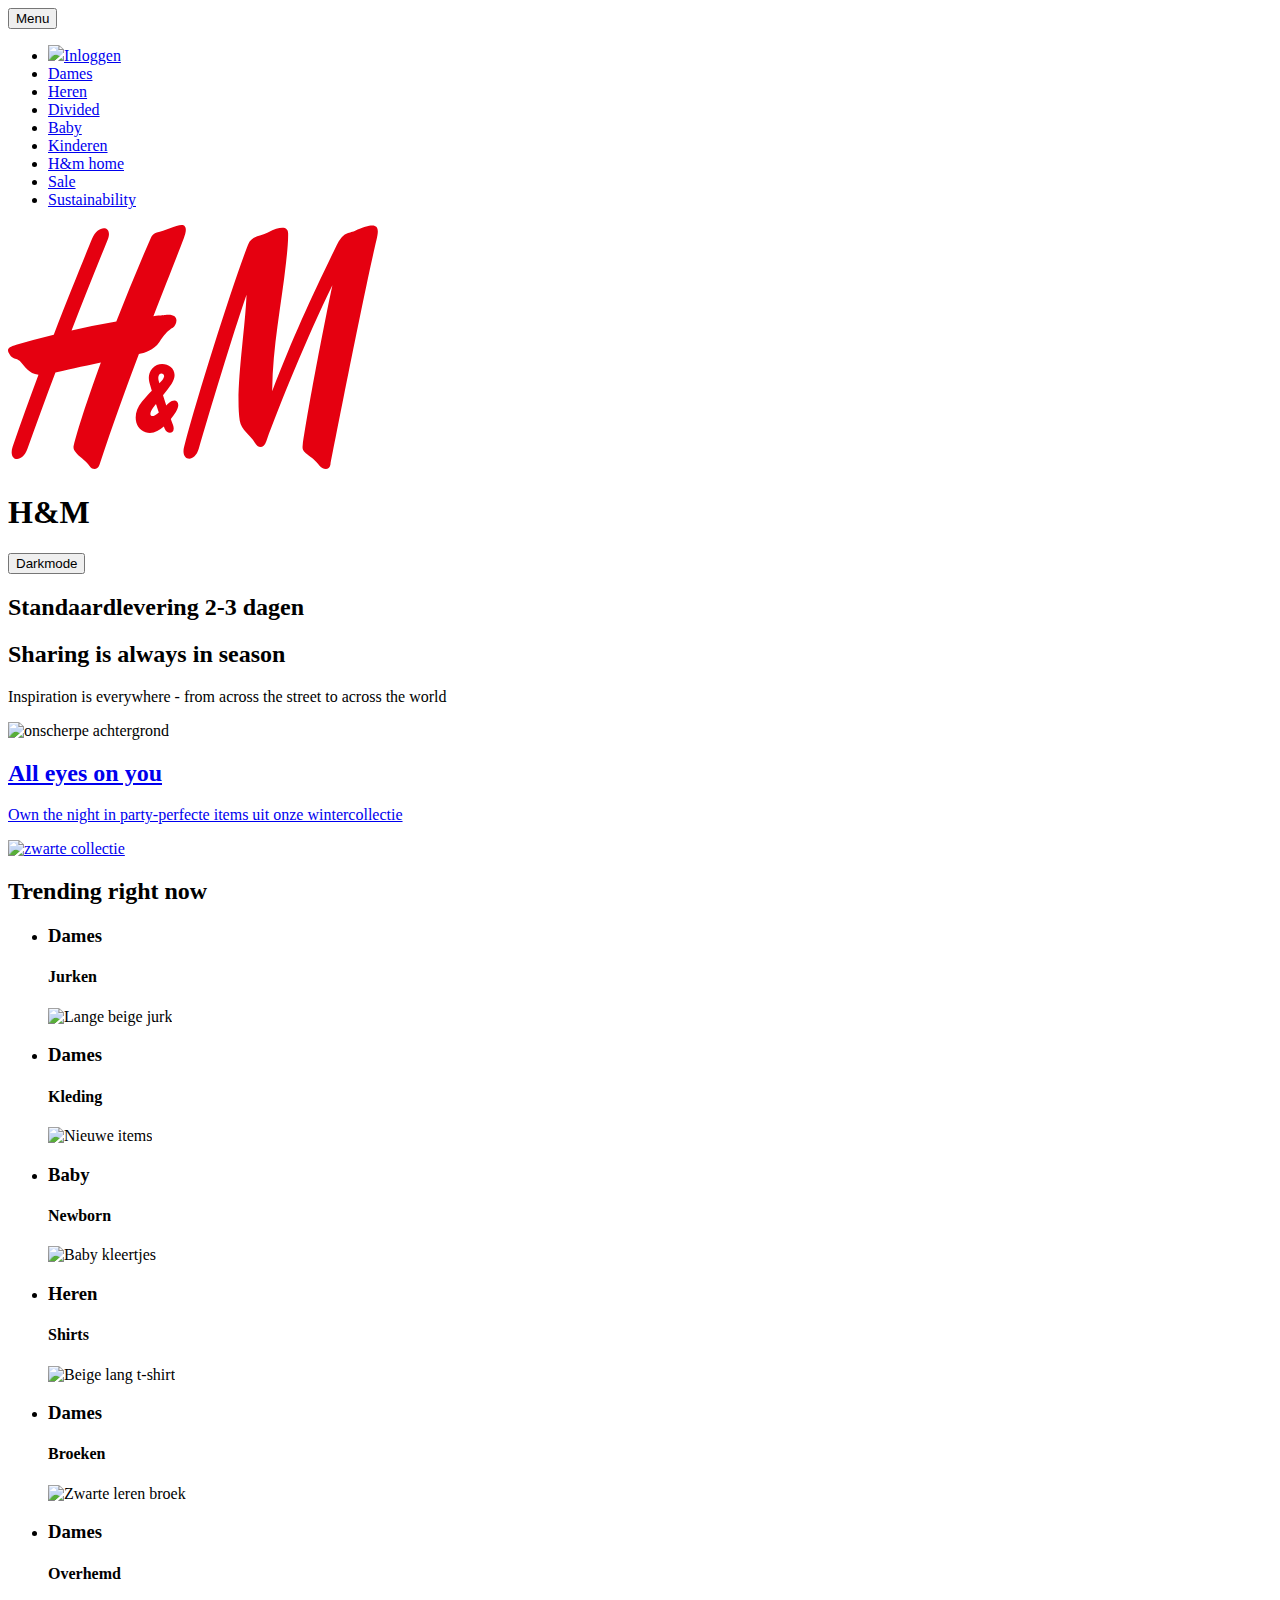
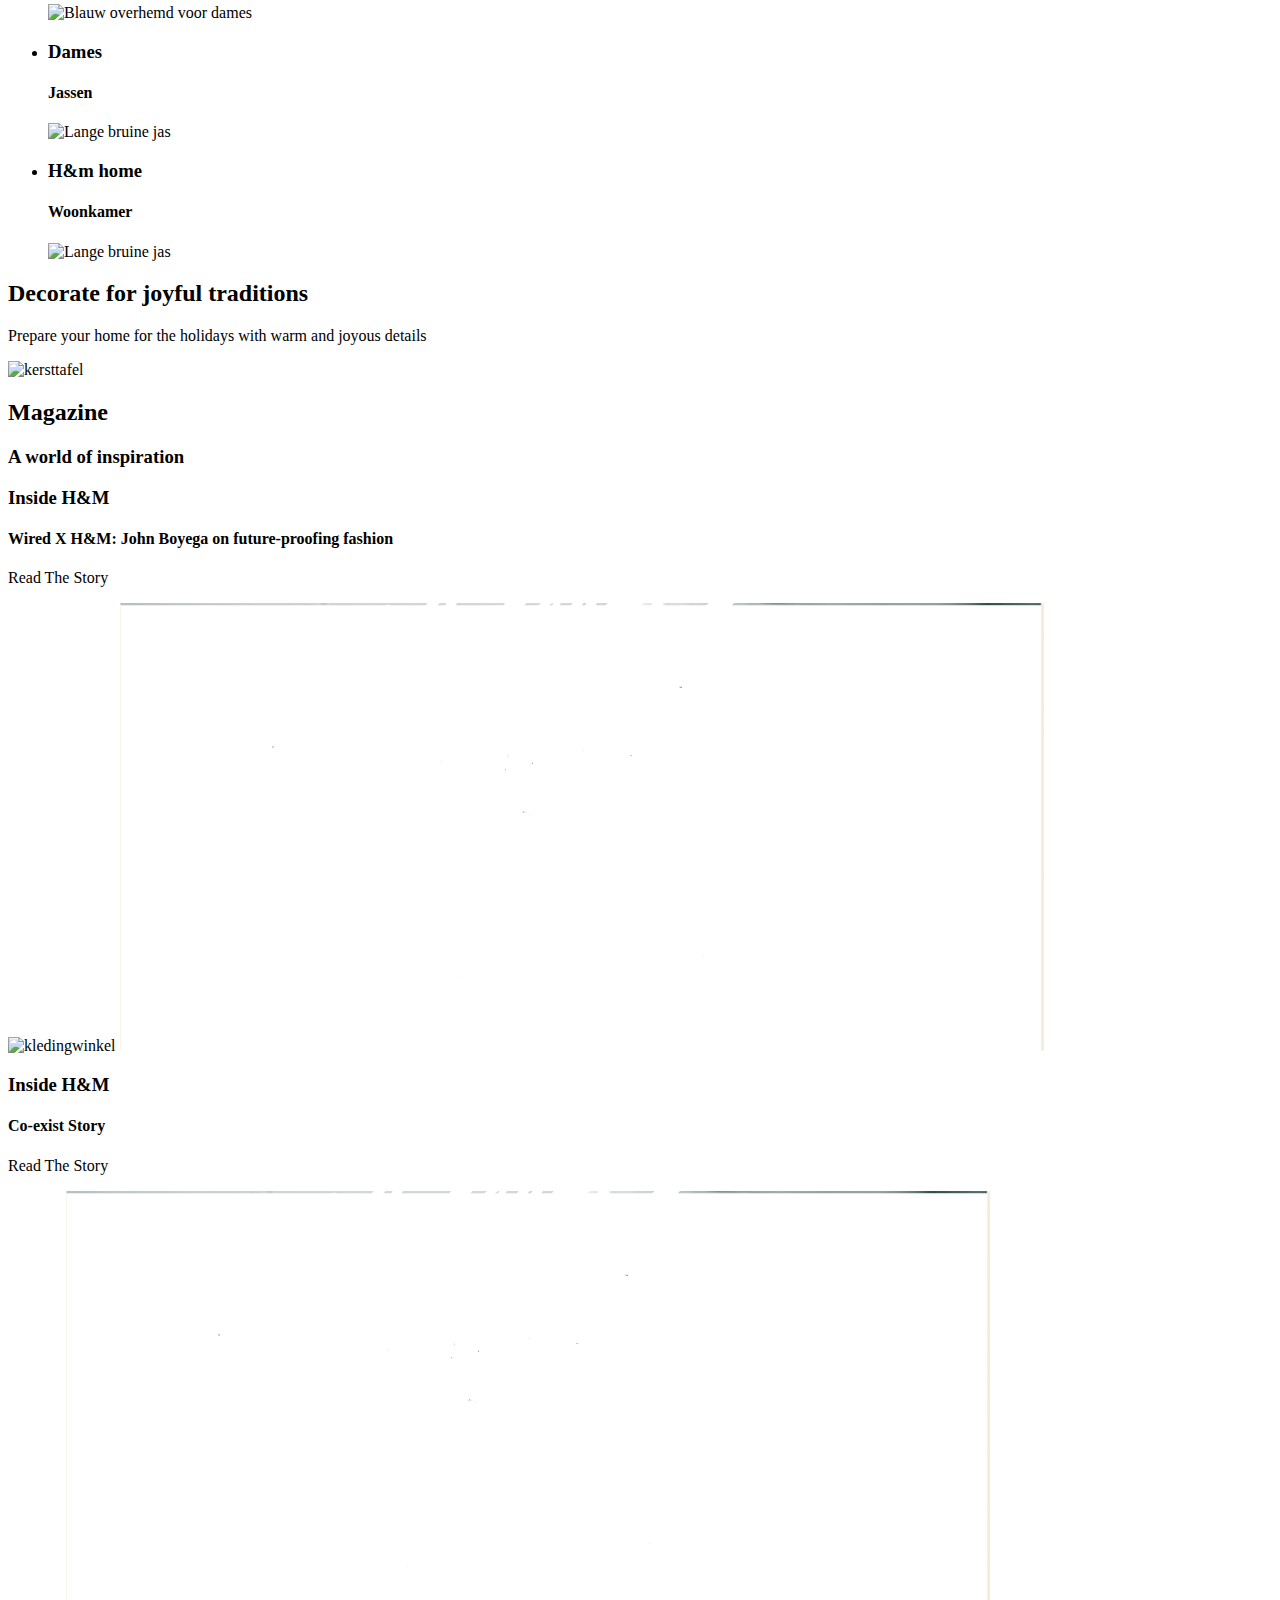
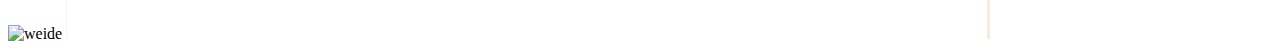
==== commit 2c7f4b6e: "Add files via upload" ====
--- a/index.html
+++ b/index.html
@@ -3,184 +3,138 @@
 
 <head>
 	<meta charset="UTF-8">
-	<meta name="author" content="Tabita">
+	<meta name="author" content="jouw naam">
 	<meta name="viewport" content="width=device-width, initial-scale=1">
 
-	<title>Homepagina</title>
+	<title>H&M</title>
 
 	<link href="styles/style.css" rel="stylesheet">
 	<link rel="icon" type="image/svg+xml" href="images/favicon.svg">
 </head>
 
-<body class="homepage">
+<body class="pagina1">
 	<header>
+		<nav>
+			<button>Menu</button>
+			<ul>
+				<li><a href="#"><img src="images/inloggen.png">Inloggen
+					</a></li>
+				<li><a href="dames.html">Dames</a></li>
+				<li><a href="#">Heren</a></li>
+				<li><a href="#">Divided</a></li>
+				<li><a href="#">Baby</a></li>
+				<li><a href="#">Kinderen</a></li>
+				<li><a href="#">H&m home</a></li>
+				<li><a href="#">Sale</a></li>
+				<li><a href="#">Sustainability</a></li>
+			</ul>
+		</nav>
+
+		<img src="images/hmlogo.svg" alt="hm logo">
+	</header>
+	<main>
+		<h1>H&M</h1>
+
+		<button class="btn-toggle">Darkmode</button>
+
 		<section>
-			<button><img src="./images/hamburgermenu.svg" alt=""></button>
-			<a><img src="images/hmlogo.svg" alt="index.html"></a>
+			<h2>Standaardlevering 2-3 dagen</h2>
+			<audio src="vrachtwagengeluid.mp3">
 		</section>
 
 		<section>
-			<div>
-				<ul>
-					<li><a href="product.html"><img src="./images/user.svg">Inloggen</a></li>
-					<li><a href="">Dames</a></li>
-					<li><a href="#">Heren</a></li>
-					<li><a href="#">Divided</a></li>
-					<li><a href="#">Baby</a></li>
-					<li><a href="#">Kinderen</a></li>
-					<li><a href="#">H&m home</a></li>
-					<li><a href="#">Sale</a></li>
-					<li><a href="#">Sustainability</a></li>
-				</ul>
-				<button><img src="./images/kruisje1.png" alt="kruisje icoon"></button>
-			</div>
-		</section>
-
-		<nav>
-			<ul>
-				<li><img src="./images/user.svg" alt="user icon"></li>
-				<li><img src="./images/search.svg" alt="search icon"></li>
-				<li><img src="./images/heart.png" alt="favorieten icon"></li>
-				<li><img src="./images/bag.svg" alt="winkelwage icon"></li>
-			</ul>
-		</nav>
-
-	</header>
-
-	<Main>
-
-		<section>
-			<p>Standaardlevering 2-3 dagen</p>
-			<audio src="assets/vrachtwagengeluid.mp3"></audio>
+			<h2>Sharing is always in season</h2>
+			<p>Inspiration is everywhere - from across the street to across the world</p>
+			<img src="images/backgroundhm.jpg" alt="onscherpe achtergrond">
 		</section>
 
 		<section>
-			<div>
-				<h2>Vier 30 jaar magie in Disneyland parijs</h2>
-				<p>De laatste dag om deel te nemen aan de member winactie is 28-09-2022</p>
-			</div>
-
-		</section>
-
-		<section>
-
-			<a href="product.html">
-				<h1>Chic in grijstinten</h1>
-				<p>Ga voor ton-sur-ton in de tinten heidegrijs houtskool en steen</p>
-				<img src="images/Grijstinten.png" alt="Grijstinten afbeelding">
+			<a href="dames.html">
+				<h2>All eyes on you</h2>
+				<p>Own the night in party-perfecte items uit onze wintercollectie</p>
+				<img src="images/hmzwart.jpg" alt="zwarte collectie">
 			</a>
 		</section>
 
 		<section>
-			<h2>Nieuwe items</h2>
+			<h2>Trending right now</h2>
 			<ul>
 				<li>
-					<p>€39,99</p>
-					<h3>Oversized colbert</h3>
-					<img src="images/damesjas.png" alt="dames image">
-
-
-				</li>
-
-				<li>
-					<p>€39,99</p>
-					<h3>Oversized trui</h3>
-					<img src="images/damestrui.png" alt="dames image">
-
-				</li>
-
-				<li>
-					<p>€19,99</p>
-					<h3>Oversized trui</h3>
-					<img src="images/nieuwbinnen.png" alt="dames image">
-				</li>
-
-				<li>
-					<p>€19,99</p>
-					<h3>Oversized trui</h3>
-					<img src="images/nieuwbinnen.png" alt="dames image">
-
-
-				</li>
-
-				<li>
-					<p>€19,99</p>
-					<h3>Oversized trui</h3>
-					<img src="images/nieuwbinnen.png" alt="dames image">
-
-
+					<h3>Dames</h3>
+					<h4>Jurken</h4>
+					<img src="images/langebeigejurk.png" alt="Lange beige jurk">
 				</li>
 				<li>
-					<p>€19,99</p>
-					<h3>Oversized trui</h3>
-					<img src="images/nieuwbinnen.png" alt="dames image">
-
+					<h3>Dames</h3>
+					<h4>Kleding</h4>
+					<img src="images/nieuweitems.png" alt="Nieuwe items">
 				</li>
-
-
+				<li>
+					<h3>Baby</h3>
+					<h4>Newborn</h4>
+					<img src="images/babykleding.png" alt="Baby kleertjes">
+				</li>
+				<li>
+					<h3>Heren</h3>
+					<h4>Shirts</h4>
+					<img src="images/beigeshirt.png" alt="Beige lang t-shirt">
+				</li>
+				<li>
+					<h3>Dames</h3>
+					<h4>Broeken</h4>
+					<img src="images/zwartelerenbroek.png" alt="Zwarte leren broek">
+				</li>
+				<li>
+					<h3>Dames</h3>
+					<h4>Overhemd</h4>
+					<img src="images/blauwoverhemd.png" alt="Blauw overhemd voor dames">
+				</li>
+				<li>
+					<h3>Dames</h3>
+					<h4>Jassen</h4>
+					<img src="images/bruinejas.png" alt="Lange bruine jas">
+				</li>
+				<li>
+					<h3>H&m home</h3>
+					<h4>Woonkamer</h4>
+					<img src="images/woonkamer.png" alt="Lange bruine jas">
+				</li>
 			</ul>
 		</section>
 
 		<section>
-			<h2>H&M home fall collection</h2>
-			<p>Bekijk nu alle nieuwe spullen van H&M voor in huis</p>
-			<img src="images/h&m:home.png" alt="short haircut meisje">
+			<h2>Decorate for joyful traditions</h2>
+			<p>Prepare your home for the holidays with warm and joyous details</p>
+			<img src="images/kersthm.jpeg" alt="kersttafel">
 		</section>
 
-		<!-- vergeet niet nieuwe kop erin te zetten -->
 		<section>
 			<h2>Magazine</h2>
 			<h3>A world of inspiration</h3>
 
 			<article>
-
-				<img src="images/tripplets.png" alt="3 mannen foto">
-				<h4>Inside H&M</h4>
-				<h5>Men's wear trends autumn '22</h5>
+				<h3>Inside H&M</h3>
+				<h4>Wired X H&M: John Boyega on future-proofing fashion</h4>
 				<p>Read The Story</p>
-
+				<img src="images/magazinefoto.png" alt="kledingwinkel">
+				<img src="images/witvlak.png" alt="witvlak">
 			</article>
 		</section>
 
 		<section>
 
 			<article>
-
-				<img src="images/duo.png" alt="duo foto">
-				<h4>Inside H&M</h4>
-				<h5>H&M studio a/w 2022</h5>
+				<h3>Inside H&M</h3>
+				<h4>Co-exist Story</h4>
 				<p>Read The Story</p>
-
+				<img src="images/magazinefoto2.png" alt="weide">
+				<img src="images/witvlak.png" alt="witvlak">
 			</article>
 		</section>
+	</main>
 
-		<section>
-			<article>
-				<video controls muted>
-
-					<source src="./assets/h&mvideo.mp4" type="video/mp4">
-
-					Your browser does not support the video tag.
-
-				</video>
-
-			</article>
-		</section>
-
-	</Main>
-
-	<footer>
-		<h4>shop</h4>
-		<h4>corporate info</h4>
-		<h4>help</h4>
-		<h5>meld je nu aan</h5>
-		<h5>Lees member</h5>
-		<p>word member en ontvang 10% korting + gratis standaard verzending op je volgende aankoop</p>
-		<p>deze inhoud van de website is geheel voor een schoolopdracht en de foto's zijn van de <a
-				href="https://www2.hm.com/nl_nl/index.html">H&M</a> website</p>
-	</footer>
-
-	<script defer src="scripts/script.js"></script>
+	<script src="scripts/script.js"></script>
 </body>
 
-</html>]+
+</html>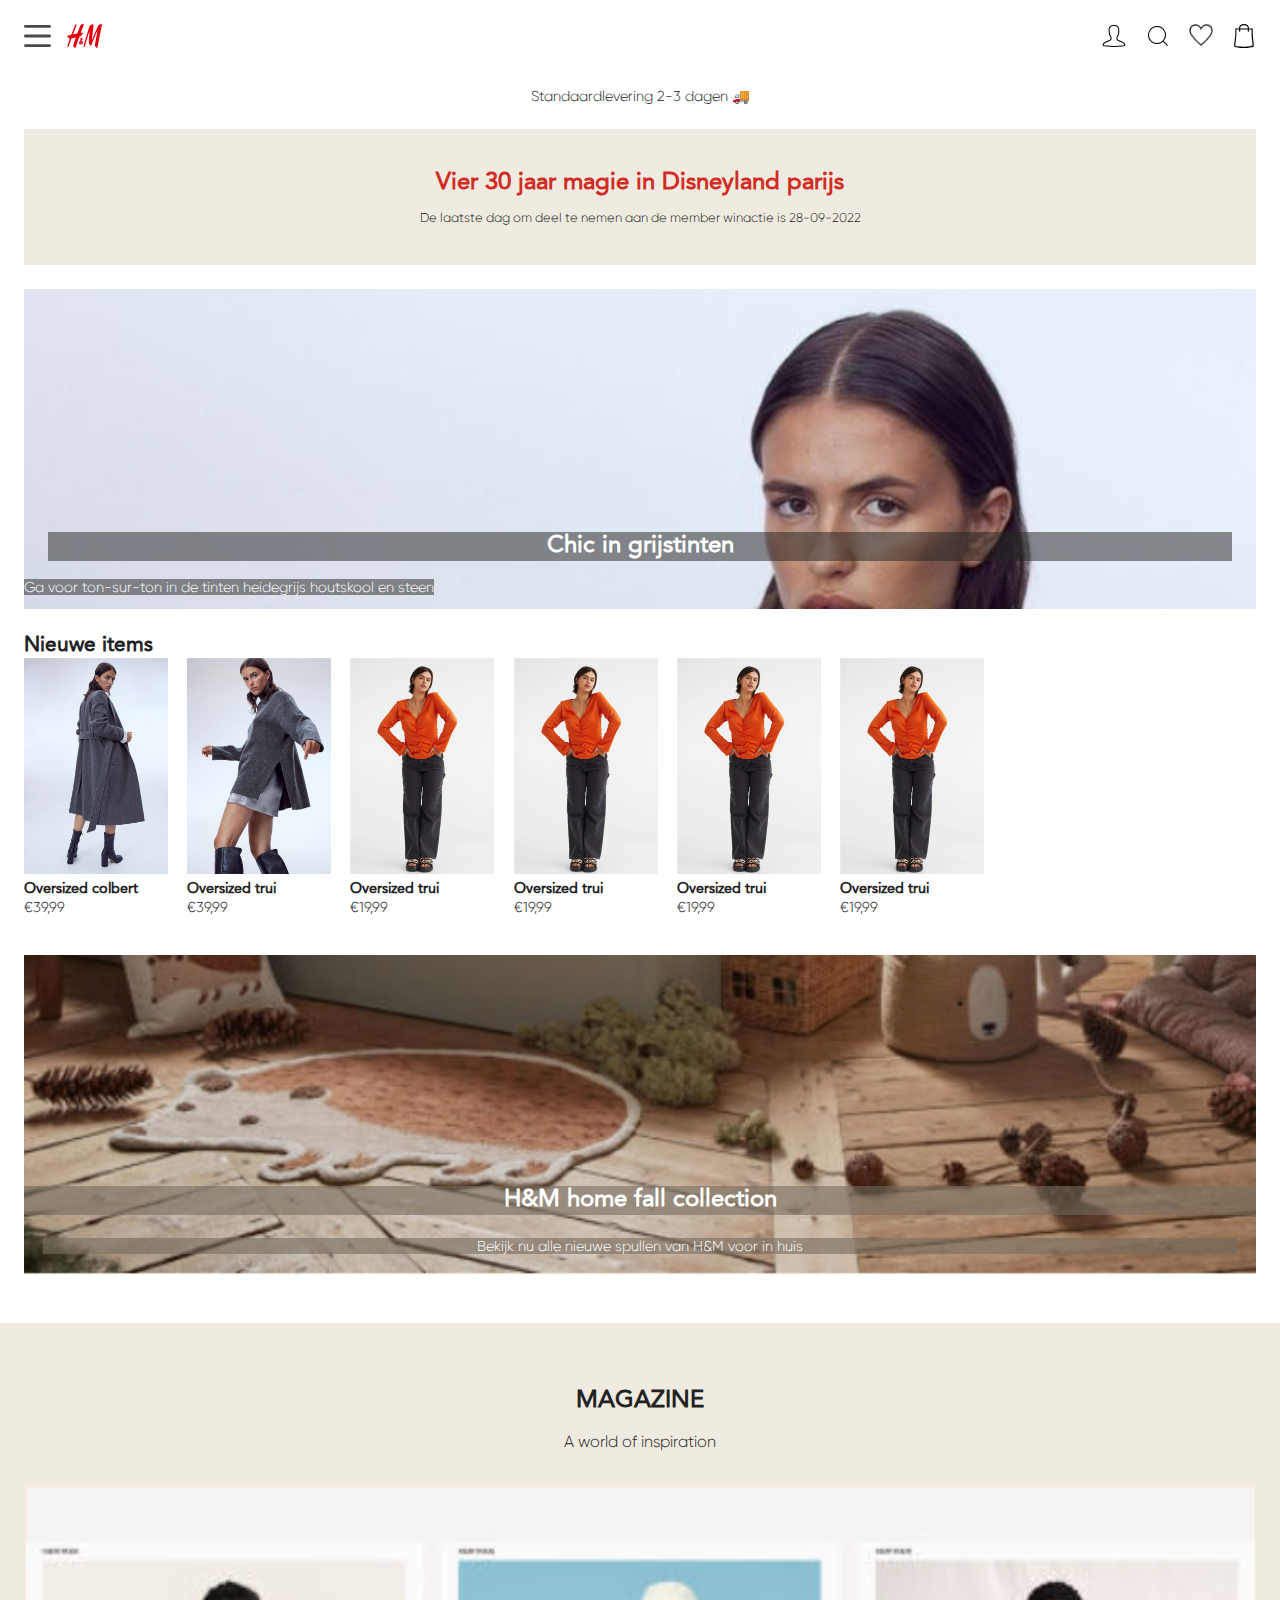
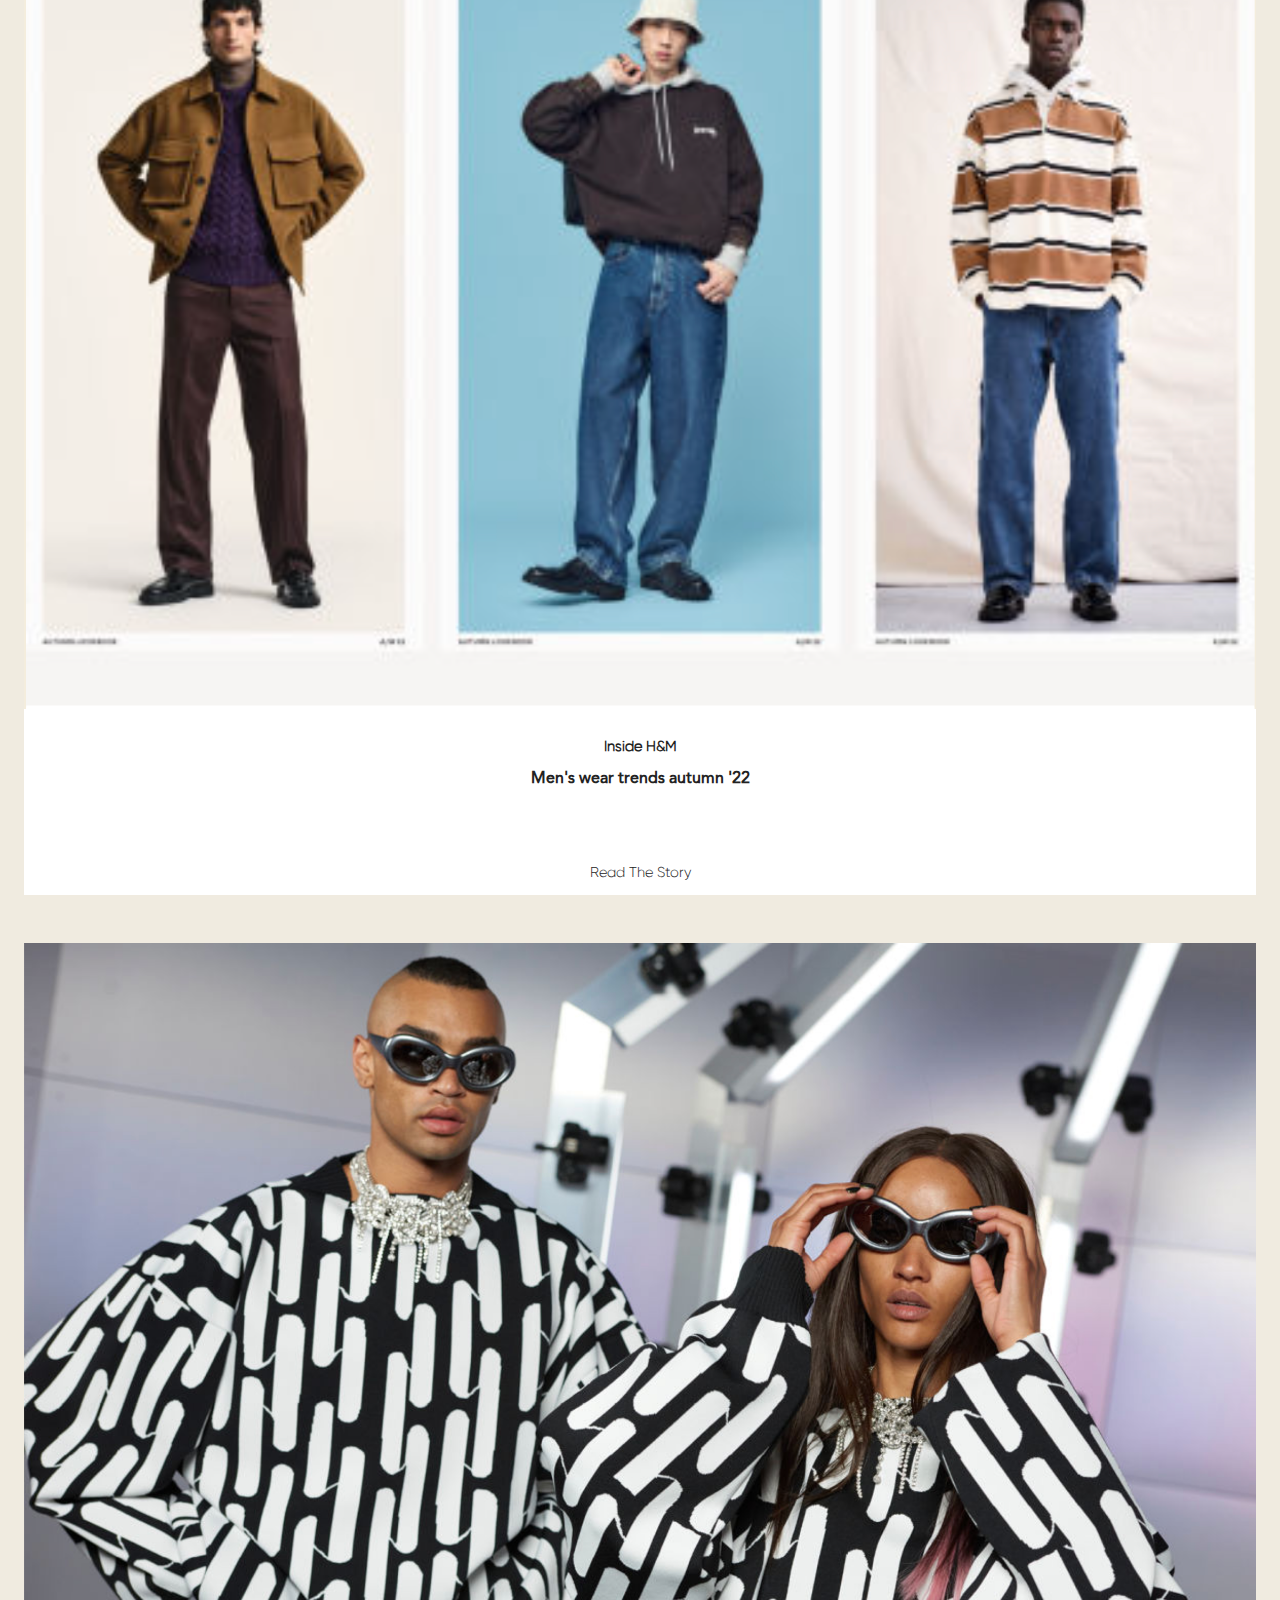
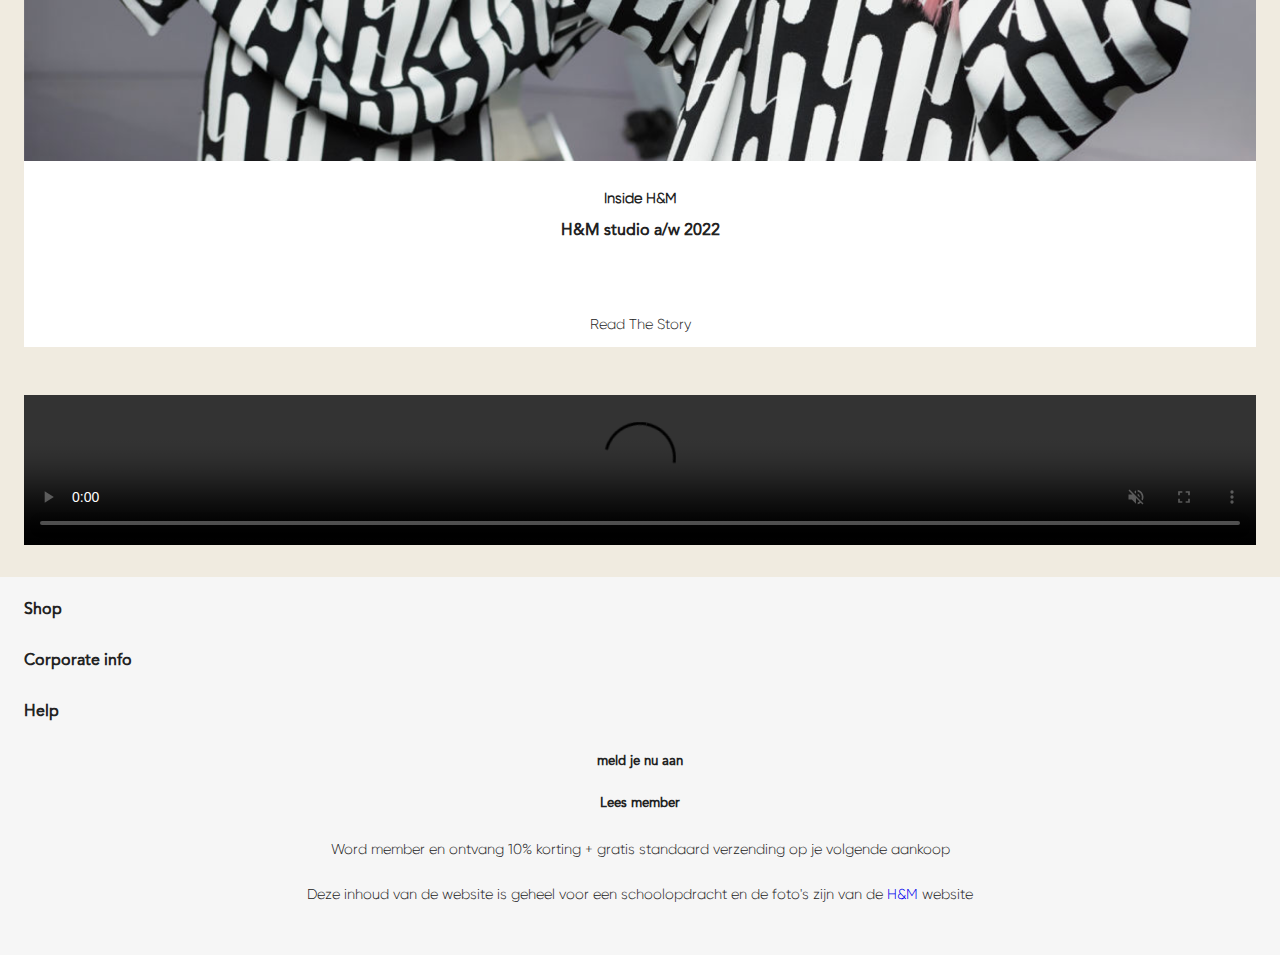
==== commit 32b66aa6: "Add files via upload" ====
--- a/index.html
+++ b/index.html
@@ -3,138 +3,192 @@
 
 <head>
 	<meta charset="UTF-8">
-	<meta name="author" content="jouw naam">
+	<meta name="author" content="Tabita">
 	<meta name="viewport" content="width=device-width, initial-scale=1">
 
-	<title>H&M</title>
+	<title>Homepagina</title>
 
 	<link href="styles/style.css" rel="stylesheet">
-	<link rel="icon" type="image/svg+xml" href="images/favicon.svg">
+	<link rel="icon" type="image/ico" href="favicon.ico">
 </head>
 
-<body class="pagina1">
+<body class="homepage">
 	<header>
+		<section>
+			<button><img src="./images/hamburgermenu.svg" alt="hamburger menu"></button>
+			<a href="index.html"><img src="images/hmlogo.svg" alt="h en m logo"></a>
+		</section>
+
+		<section>
+			<div>
+				<ul>
+					<li><a href="product.html"><img src="./images/user.svg" alt="gebruiker icoon">Inloggen</a></li>
+					<li><a href="">Dames</a></li>
+					<li><a href="index.html">Heren</a></li>
+					<li><a href="#">Divided</a></li>
+					<li><a href="#">Baby</a></li>
+					<li><a href="#">Kinderen</a></li>
+					<li><a href="#">H&m home</a></li>
+					<li><a href="#">Sale</a></li>
+					<li><a href="#">Sustainability</a></li>
+				</ul>
+				<button><img src="./images/kruisje1.png" alt="kruisje icoon"></button>
+			</div>
+		</section>
+
 		<nav>
-			<button>Menu</button>
 			<ul>
-				<li><a href="#"><img src="images/inloggen.png">Inloggen
-					</a></li>
-				<li><a href="dames.html">Dames</a></li>
-				<li><a href="#">Heren</a></li>
-				<li><a href="#">Divided</a></li>
-				<li><a href="#">Baby</a></li>
-				<li><a href="#">Kinderen</a></li>
-				<li><a href="#">H&m home</a></li>
-				<li><a href="#">Sale</a></li>
-				<li><a href="#">Sustainability</a></li>
+				<li><img src="./images/user.svg" alt="user icon"></li>
+				<li><img src="./images/search.svg" alt="search icon"></li>
+				<li><img src="./images/heart.png" alt="favorieten icon"></li>
+				<li><img src="./images/bag.svg" alt="winkelwage icon"></li>
 			</ul>
 		</nav>
 
-		<img src="images/hmlogo.svg" alt="hm logo">
 	</header>
+
 	<main>
-		<h1>H&M</h1>
-
-		<button class="btn-toggle">Darkmode</button>
 
 		<section>
-			<h2>Standaardlevering 2-3 dagen</h2>
-			<audio src="vrachtwagengeluid.mp3">
+			<p>Standaardlevering 2-3 dagen <span>🚚</span></p>
+			<audio src="assets/vrachtwagengeluid.mp3"></audio>
 		</section>
 
+
+
 		<section>
-			<h2>Sharing is always in season</h2>
-			<p>Inspiration is everywhere - from across the street to across the world</p>
-			<img src="images/backgroundhm.jpg" alt="onscherpe achtergrond">
+			<div>
+				<h2>Vier 30 jaar magie in Disneyland parijs</h2>
+				<p>De laatste dag om deel te nemen aan de member winactie is 28-09-2022</p>
+			</div>
+
 		</section>
 
+
+
 		<section>
-			<a href="dames.html">
-				<h2>All eyes on you</h2>
-				<p>Own the night in party-perfecte items uit onze wintercollectie</p>
-				<img src="images/hmzwart.jpg" alt="zwarte collectie">
+			<a href="product.html">
+				<h1>Chic in grijstinten</h1>
+				<p>Ga voor ton-sur-ton in de tinten heidegrijs houtskool en steen</p>
+				<img src="images/Grijstinten.png" alt="Grijstinten afbeelding">
 			</a>
 		</section>
 
+
+
 		<section>
-			<h2>Trending right now</h2>
+			<h2>Nieuwe items</h2>
 			<ul>
 				<li>
-					<h3>Dames</h3>
-					<h4>Jurken</h4>
-					<img src="images/langebeigejurk.png" alt="Lange beige jurk">
+					<p>€39,99</p>
+					<h3>Oversized colbert</h3>
+					<img src="images/damesjas.png" alt="dames image">
+
+
+				</li>
+
+				<li>
+					<p>€39,99</p>
+					<h3>Oversized trui</h3>
+					<img src="images/damestrui.png" alt="dames image">
+
+				</li>
+
+				<li>
+					<p>€19,99</p>
+					<h3>Oversized trui</h3>
+					<img src="images/nieuwbinnen.png" alt="dames image">
+				</li>
+
+				<li>
+					<p>€19,99</p>
+					<h3>Oversized trui</h3>
+					<img src="images/nieuwbinnen.png" alt="dames image">
+
+
+				</li>
+
+				<li>
+					<p>€19,99</p>
+					<h3>Oversized trui</h3>
+					<img src="images/nieuwbinnen.png" alt="dames image">
+
+
 				</li>
 				<li>
-					<h3>Dames</h3>
-					<h4>Kleding</h4>
-					<img src="images/nieuweitems.png" alt="Nieuwe items">
+					<p>€19,99</p>
+					<h3>Oversized trui</h3>
+					<img src="images/nieuwbinnen.png" alt="dames image">
+
 				</li>
-				<li>
-					<h3>Baby</h3>
-					<h4>Newborn</h4>
-					<img src="images/babykleding.png" alt="Baby kleertjes">
-				</li>
-				<li>
-					<h3>Heren</h3>
-					<h4>Shirts</h4>
-					<img src="images/beigeshirt.png" alt="Beige lang t-shirt">
-				</li>
-				<li>
-					<h3>Dames</h3>
-					<h4>Broeken</h4>
-					<img src="images/zwartelerenbroek.png" alt="Zwarte leren broek">
-				</li>
-				<li>
-					<h3>Dames</h3>
-					<h4>Overhemd</h4>
-					<img src="images/blauwoverhemd.png" alt="Blauw overhemd voor dames">
-				</li>
-				<li>
-					<h3>Dames</h3>
-					<h4>Jassen</h4>
-					<img src="images/bruinejas.png" alt="Lange bruine jas">
-				</li>
-				<li>
-					<h3>H&m home</h3>
-					<h4>Woonkamer</h4>
-					<img src="images/woonkamer.png" alt="Lange bruine jas">
-				</li>
+
+
 			</ul>
 		</section>
 
+
 		<section>
-			<h2>Decorate for joyful traditions</h2>
-			<p>Prepare your home for the holidays with warm and joyous details</p>
-			<img src="images/kersthm.jpeg" alt="kersttafel">
+			<h2>H&M home fall collection</h2>
+			<p>Bekijk nu alle nieuwe spullen van H&M voor in huis</p>
+			<img src="images/h&m:home.png" alt="short haircut meisje">
 		</section>
+
+
 
 		<section>
 			<h2>Magazine</h2>
 			<h3>A world of inspiration</h3>
 
+
 			<article>
-				<h3>Inside H&M</h3>
-				<h4>Wired X H&M: John Boyega on future-proofing fashion</h4>
+				<img src="images/tripplets.png" alt="3 mannen foto">
+				<h4>Inside H&M</h4>
+				<h5>Men's wear trends autumn '22</h5>
 				<p>Read The Story</p>
-				<img src="images/magazinefoto.png" alt="kledingwinkel">
-				<img src="images/witvlak.png" alt="witvlak">
 			</article>
+
+		</section>
+
+		<section>
+
+			<article tabindex="0" aria-label="alt tekst ding">
+				<img src="images/duo.png" alt="duo foto">
+				<h4>Inside H&M</h4>
+				<h5>H&M studio a/w 2022</h5>
+				<p>Read The Story</p>
+
+			</article>
+
 		</section>
 
 		<section>
 
 			<article>
-				<h3>Inside H&M</h3>
-				<h4>Co-exist Story</h4>
-				<p>Read The Story</p>
-				<img src="images/magazinefoto2.png" alt="weide">
-				<img src="images/witvlak.png" alt="witvlak">
+				<video controls muted>
+
+					<source src="./assets/h&mvideo.mp4" type="video/mp4">
+
+					Your browser does not support the video tag.
+
+				</video>
 			</article>
+
 		</section>
+
 	</main>
 
-	<script src="scripts/script.js"></script>
+	<footer>
+		<h4>Shop</h4>
+		<h4>Corporate info</h4>
+		<h4>Help</h4>
+		<h5>meld je nu aan</h5>
+		<h5>Lees member</h5>
+		<p>Word member en ontvang 10% korting + gratis standaard verzending op je volgende aankoop</p>
+		<p>Deze inhoud van de website is geheel voor een schoolopdracht en de foto's zijn van de <a
+				href="https://www2.hm.com/nl_nl/index.html">H&M</a> website</p>
+	</footer>
+
+	<script defer src="scripts/script.js"></script>
 </body>
 
-
 </html>--- a/styles/style.css
+++ b/styles/style.css
@@ -0,0 +1,671 @@
+/**************/
+/* CSS REMEDY */
+/**************/
+*,
+*::after,
+*::before {
+	box-sizing: border-box;
+	margin: 0;
+	padding: 0;
+}
+
+button,
+summary {
+	cursor: pointer;
+}
+
+a {
+	text-decoration: none;
+	position: relative;
+}
+
+li {
+	list-style-type: none;
+}
+
+
+
+/*********************/
+/* CUSTOM PROPERTIES */
+/*********************/
+:root {
+	/* startje */
+	--color-shadow: rgb(0 0 0 / 55%);
+	--color-background-h1: rgb(34 34 34 / 50%);
+	--color-background-column: rgb(119 109 95 / 60%);
+	--color-text: #222;
+	--Color-background: #fff;
+	--Color-title: #fff;
+	--Color-red-title: #D22D25;
+	--Color-beige: #F0EBE0;
+	--color-prouct-background: #f6f6f6;
+	--color-hamburger: #fff;
+	--color-border-button: #F0F0F0;
+	--button-color2: #222;
+	--footer: #f6f6f6
+}
+
+/* Darktheme custum properties */
+@media (prefers-color-scheme:dark) {
+	:root {
+		--color-text: #f6f6f6;
+		--Color-background: #222;
+		--Color-red-title: #FBB7BB;
+		--Color-beige: #776D5F;
+		--color-prouct-background: #222;
+		--color-hamburger: #BABABA;
+		--footer: #BABABA;
+	}
+}
+
+body {
+	color: var(--color-text);
+	background-color: var(--color-background);
+}
+
+/* verminder beeld bewegingen voor mensen met bijvoorbeeld epilepsie */
+@media (prefers-reduced-motion:reduce) {
+	* {
+		transition: none !important;
+	}
+}
+
+/* Fonts in design */
+@font-face {
+	font-family: Gilroy;
+	src: url(../assets/Gilroy/Gilroy-Light.otf);
+}
+
+@font-face {
+	font-family: Avenir;
+	src: url(../assets/Avenir/AvenirLTStd-Roman.otf);
+}
+
+
+
+
+/****************/
+/* JOUW STYLING */
+/****************/
+
+/* jouw code */
+
+main {
+	padding-top: 4em;
+}
+
+body {
+	color: var(--color-text);
+	background-color: var(--Color-background);
+}
+
+
+
+
+/* -------------Algemene styling voor beide pagina's-------------- */
+
+header {
+	display: flex;
+	justify-content: space-between;
+	align-items: center;
+	padding: 1.5em;
+	position: fixed;
+	z-index: 999;
+	background-color: var(--color-hamburger);
+	left: 0;
+	right: 0;
+	top: 0;
+}
+
+
+body header section:nth-of-type(1) {
+	display: flex;
+	gap: 1em;
+}
+
+/* Zorgt er voor dat alle images mooi meeschalen op iedere grootte */
+img {
+	width: 100%;
+	height: auto;
+	display: block;
+}
+
+
+
+/* --------------------HAMBURGER MENU ------------------*/
+
+header section:nth-of-type(2) {
+	position: fixed;
+	margin-left: -100vw;
+	top: 0%;
+	width: 85%;
+	background: var(--Color-background);
+	transition: all .3s ease-in-out;
+	height: 100vh;
+
+}
+
+header section:nth-of-type(2) div ul li a,
+header section:nth-of-type(2) div button {
+	display: none;
+}
+
+
+header section:nth-of-type(2).hamburgermenu {
+	margin-left: -1.6em;
+	box-shadow: 0px 0px 0px 999px var(--color-shadow);
+
+}
+
+header section:nth-of-type(2).hamburgermenu div ul li a,
+header section:nth-of-type(2).hamburgermenu div button {
+	display: block;
+}
+
+header section button {
+	background-color: transparent;
+	border: none;
+
+}
+
+header section:nth-of-type(2) ul {
+	display: flex;
+	flex-direction: column;
+	height: fit-content;
+	width: 100%;
+	padding: 0;
+}
+
+header section:nth-of-type(2) ul li {
+	display: flex;
+
+}
+
+header section:nth-of-type(2) ul li:nth-of-type(1) img {
+	width: 2em;
+	display: inline;
+	margin-right: 1em;
+}
+
+header section:nth-of-type(2) ul li:nth-of-type(1) a {
+	font-size: .8em;
+	margin-bottom: 2em;
+
+
+}
+
+header section:nth-of-type(2) ul li:nth-of-type(1) {
+	background-color: var(--Color-beige);
+
+}
+
+header section:nth-of-type(2) ul li a {
+	color: var(--color-text);
+	font-size: 1em;
+	font-family: "Avenir", Arial, Helvetica, sans-serif;
+	font-weight: 500;
+	left: 10%;
+	margin-top: 2em;
+}
+
+header section:nth-of-type(2) button {
+	position: absolute;
+	top: 1.5em;
+	right: 1em;
+	width: 3em;
+}
+
+/* ---------------------H&M LOGO ------------------------ */
+header a img {
+	width: 2.2em;
+}
+
+
+
+/* ----------------ICON's NAVIGATIEBAR------------------- */
+nav ul li img {
+	width: 1.5em;
+}
+
+nav ul {
+	list-style-type: none;
+	display: flex;
+	gap: 1.2em;
+}
+
+
+/* ------------------------HOMEPAGE main------------------------ */
+
+p {
+	font-family: "gilroy", Arial, Helvetica, sans-serif;
+	color: var(--color-text);
+	font-size: .9em;
+
+}
+
+
+
+/* -------------------"LEVERTIJD" TEKST--------------------- */
+main section {
+	padding: 0 1.5em;
+	margin-top: 1.5em;
+}
+
+.homepage main section:nth-of-type(1) {
+	text-align: center;
+	padding-top: 0em;
+}
+
+/* -------------------BEIGE DISNEY BLOK -------------------------*/
+.homepage main section:nth-of-type(2) {
+	display: flex;
+	flex-direction: column;
+	text-align: center;
+	bottom: 1em;
+
+}
+
+.homepage main section:nth-of-type(2) div {
+	background: var(--Color-beige);
+	padding: 2.5em 1em;
+
+}
+
+/* -------------------DISNEYLAND TITEL ------------------------*/
+.homepage main section:nth-of-type(2) div h2 {
+	margin-bottom: .5em;
+	color: var(--Color-red-title);
+	font-family: "Avenir", Arial, Helvetica, sans-serif;
+
+
+}
+
+/* -----------------TEKST ONDER DE DISNEYLAND TITEL--------------- */
+.homepage main section:nth-of-type(2) div p {
+	font-size: .8em;
+	color: var(--color-text);
+}
+
+/* ---------------------"GRIJZE TINTEN" BLOK-------------------- */
+.homepage h1 {
+	text-align: center;
+	color: var(--Color-title);
+	font-family: "avenir", Arial, Helvetica, sans-serif;
+	font-size: 1.5em;
+	font-weight: bold;
+	position: absolute;
+	bottom: 2em;
+	z-index: 1;
+	left: 1em;
+	right: 1em;
+	background-color: var(--color-background-h1);
+
+}
+
+
+.homepage main section:nth-of-type(3) a img {
+	position: relative;
+	height: 20em;
+	object-fit: cover;
+	object-position: top;
+
+
+
+}
+
+.homepage main section:nth-of-type(3) a p {
+	position: absolute;
+	color: var(--Color-title);
+	bottom: 1em;
+	z-index: 1;
+	left: 0;
+	text-align: center;
+	background-color: var(--color-background-h1);
+}
+
+
+/* ---------------AFBEELDINGEN NAAST ELKAAR KRIJGEN + SLIDER--------------*/
+.homepage main section:nth-of-type(4) ul {
+	position: relative;
+	display: flex;
+	gap: 1.2em;
+	padding: 0;
+	overflow-x: auto;
+
+}
+
+.homepage main section:nth-of-type(4) ul li {
+	display: flex;
+	flex-direction: column-reverse;
+}
+
+
+.homepage main section:nth-of-type(4) h2 {
+	font-family: "Avenir", Arial, Helvetica, sans-serif;
+	font-size: 1.3em;
+}
+
+.homepage main section:nth-of-type(4) h3 {
+	font-family: "Avenir", Arial, Helvetica, sans-serif;
+	font-size: .9em;
+	margin-bottom: 0;
+	margin-top: 5%;
+
+}
+
+.homepage main section:nth-of-type(4) p {
+	margin: 0;
+	top: -1;
+}
+
+.homepage main section:nth-of-type(4) img {
+	width: 9em;
+}
+
+/* ------------------------"H&M HOME" COLUMN-------------------------- */
+.homepage main section:nth-of-type(5) {
+	position: relative;
+	top: 1em;
+
+
+}
+
+.homepage main section:nth-of-type(5) h2 {
+	font-family: "Avenir", Arial, Helvetica, sans-serif;
+	position: absolute;
+	bottom: 2.5em;
+	z-index: 1;
+	color: var(--Color-title);
+	text-align: center;
+	font-size: 1.5em;
+	left: 1em;
+	right: 1em;
+	background-color: var(--color-background-column);
+
+
+}
+
+.homepage main section:nth-of-type(5) p {
+	font-family: "gilroy", Arial, Helvetica, sans-serif;
+	position: absolute;
+	bottom: 1.5em;
+	z-index: 1;
+	color: var(--Color-title);
+	text-align: center;
+	font-size: .9em;
+	left: 3em;
+	right: 3em;
+	background-color: var(--color-background-column);
+
+
+}
+
+.homepage main section:nth-of-type(5) img {
+	object-fit: cover;
+	object-position: bottom;
+	height: 20em;
+
+
+}
+
+/* --------------BEIGE ACHTERGROND MAGAZINE------------- */
+.homepage main section:nth-of-type(6),
+.homepage main section:nth-of-type(7),
+.homepage main section:nth-of-type(8) {
+	background-color: var(--Color-beige);
+
+}
+
+.homepage main section:nth-of-type(6) {
+	padding-top: 4em;
+	margin-top: 4em;
+
+}
+
+/* ---------RUIMTE TUSSEN DE SECTIONS + BEIGE ACHTERGROND +STYLING VAN SECTIONS & VIDEO -------- */
+.homepage main section:nth-of-type(7),
+.homepage main section:nth-of-type(8) {
+	margin-top: 0;
+	padding-top: 3em;
+
+
+}
+
+.homepage main section:nth-of-type(6) h2 {
+	text-align: center;
+	color: var(--color-text);
+	text-transform: uppercase;
+	font-family: "avenir", Arial, Helvetica, sans-serif;
+
+}
+
+
+.homepage main section:nth-of-type(6) h3 {
+	text-align: center;
+	padding-top: 1em;
+	padding-bottom: 2em;
+	font-size: 1em;
+	font-weight: lighter;
+	font-family: "Gilroy", Arial, Helvetica, sans-serif;
+
+}
+
+.homepage main section:nth-of-type(6) article,
+.homepage main section:nth-of-type(7) article,
+.homepage main section:nth-of-type(8) article {
+	background-color: var(--Color-background);
+	display: flex;
+	flex-direction: column;
+	text-align: center;
+
+}
+
+.homepage main section:nth-of-type(8) article {
+	display: flex;
+	flex-direction: column;
+	text-align: center;
+	background-color: var(--Color-beige);
+}
+
+.homepage main section:nth-of-type(6) h4,
+.homepage main section:nth-of-type(7) h4,
+.homepage main section:nth-of-type(8) h4 {
+	font-family: "gilroy", Arial, Helvetica, sans-serif;
+	font-size: .9em;
+	padding-top: 2em;
+
+}
+
+.homepage main section:nth-of-type(6) h5,
+.homepage main section:nth-of-type(7) h5,
+.homepage main section:nth-of-type(8) h5 {
+	font-family: "Avenir", Arial, Helvetica, sans-serif;
+	font-size: 1em;
+	padding-top: 1em;
+
+}
+
+.homepage main section:nth-of-type(6) p,
+.homepage main section:nth-of-type(7) p,
+.homepage main section:nth-of-type(8) p {
+	font-size: .9em;
+	padding-top: 3em;
+	padding-bottom: 1em;
+
+}
+
+/* ----------------------VIDEO -------------------*/
+
+.homepage section:nth-of-type(8) article video {
+	margin-bottom: 2em;
+
+}
+
+.homepage section:nth-of-type(8) article {
+	background-color: var(--Color-beige);
+}
+
+
+/* ------------------PRODUCT PAGINA------------------- */
+
+.product main section:nth-of-type(1) {
+	display: flex;
+	flex-direction: column;
+}
+
+.product main section:nth-of-type(1) p {
+	font-size: .6em;
+	text-align: center;
+	margin-top: 3em;
+}
+
+.product main section:nth-of-type(1) img:nth-of-type(1) {
+	margin-top: 1em;
+}
+
+.product main section:nth-of-type(1) h1 {
+	margin-top: 1.3em;
+	font-family: "Avenir", Arial, Helvetica, sans-serif;
+	font-size: 1em;
+}
+
+.product main section:nth-of-type(1) h2 {
+	font-family: "gilroy", Arial, Helvetica, sans-serif;
+	font-size: 1em;
+	margin-top: 1em;
+}
+
+.product main section:nth-of-type(1) h3 {
+	text-align: center;
+	font-size: .9em;
+	font-family: "avenir", Arial, Helvetica, sans-serif;
+	font-weight: 500;
+	margin-top: 2em;
+}
+
+
+.product main section:nth-of-type(1) ul {
+	display: flex;
+	justify-content: center;
+	margin-bottom: 2em;
+
+}
+
+.product main section:nth-of-type(1) ul li {
+	margin-left: .5em;
+	margin-right: .5em;
+}
+
+.product main section:nth-of-type(1) ul li img {
+	width: 4em;
+}
+
+.product main section:nth-of-type(1) {
+	background-color: var(--color-prouct-background);
+}
+
+.product main section:nth-of-type(1) ul li:nth-of-type(2) img {
+	box-shadow: 3px 3px 3px 3px var(--color-shadow);
+
+}
+
+/* ---------------STYLING VAN DE 2E SECTION----------------- */
+.product main section:nth-of-type(2) h2 {
+	font-family: "avenir", Arial, Helvetica, sans-serif;
+	font-size: 1em;
+	margin-top: 2em;
+}
+
+
+.product main section:nth-of-type(2) h3 {
+	font-family: "avenir", Arial, Helvetica, sans-serif;
+	font-size: .9em;
+	margin-top: 1em;
+
+}
+
+
+/* ---------------STYLING VAN DE 3E SECTION----------------- */
+
+.product section:nth-of-type(3) div {
+	display: grid;
+	grid-template-rows: repeat(4, auto);
+	grid-template-columns: repeat(2, 1fr);
+	gap: 1em;
+	padding-bottom: 8em;
+
+}
+
+.product section:nth-of-type(3) div img {
+	width: 100%;
+
+}
+
+/* iedere 3e img in de grid */
+
+.product section:nth-of-type(3) div img:nth-of-type(3n) {
+	grid-column: 1 / -1;
+	/* volledige breedte */
+
+}
+
+
+/* -------------Onderste buttons balk------------------ */
+.product section:nth-of-type(4) {
+
+	display: flex;
+	justify-content: space-between;
+	padding: 1em;
+	position: fixed;
+	background-color: var(--color-border-button);
+	left: 0;
+	right: 0;
+	bottom: 0;
+	box-shadow: 0px 0px 10px 0px var(--color-shadow);
+}
+
+.product main section:nth-of-type(4) button:nth-of-type(1) {
+	padding: 1.6em;
+	border: 1px solid #222;
+	font-size: .8em;
+	margin-left: .9em;
+	font-family: "gilroy", Arial, Helvetica, sans-serif;
+	background-color: var(--Color-title);
+
+
+
+}
+
+.product main section:nth-of-type(4) button:nth-of-type(2) {
+	margin-right: .4em;
+	padding: 1em 2.3em;
+	font-family: "avenir", Arial, Helvetica, sans-serif;
+	background-color: var(--button-color2);
+	font-size: 1em;
+	color: var(--color-border-button);
+	border: 1px solid;
+}
+
+footer {
+	padding: 1.5em;
+	background-color: var(--footer);
+}
+
+footer h4,
+h5 {
+	font-family: "avenir", Arial, Helvetica, sans-serif;
+	margin-bottom: 2em;
+	color: var(--button-color2);
+}
+
+footer h5 {
+	text-align: center;
+	margin-top: 2em;
+}
+
+footer p {
+	margin-top: 2em;
+	text-align: center;
+	margin-bottom: 2em;
+	color: var(--button-color2);
+}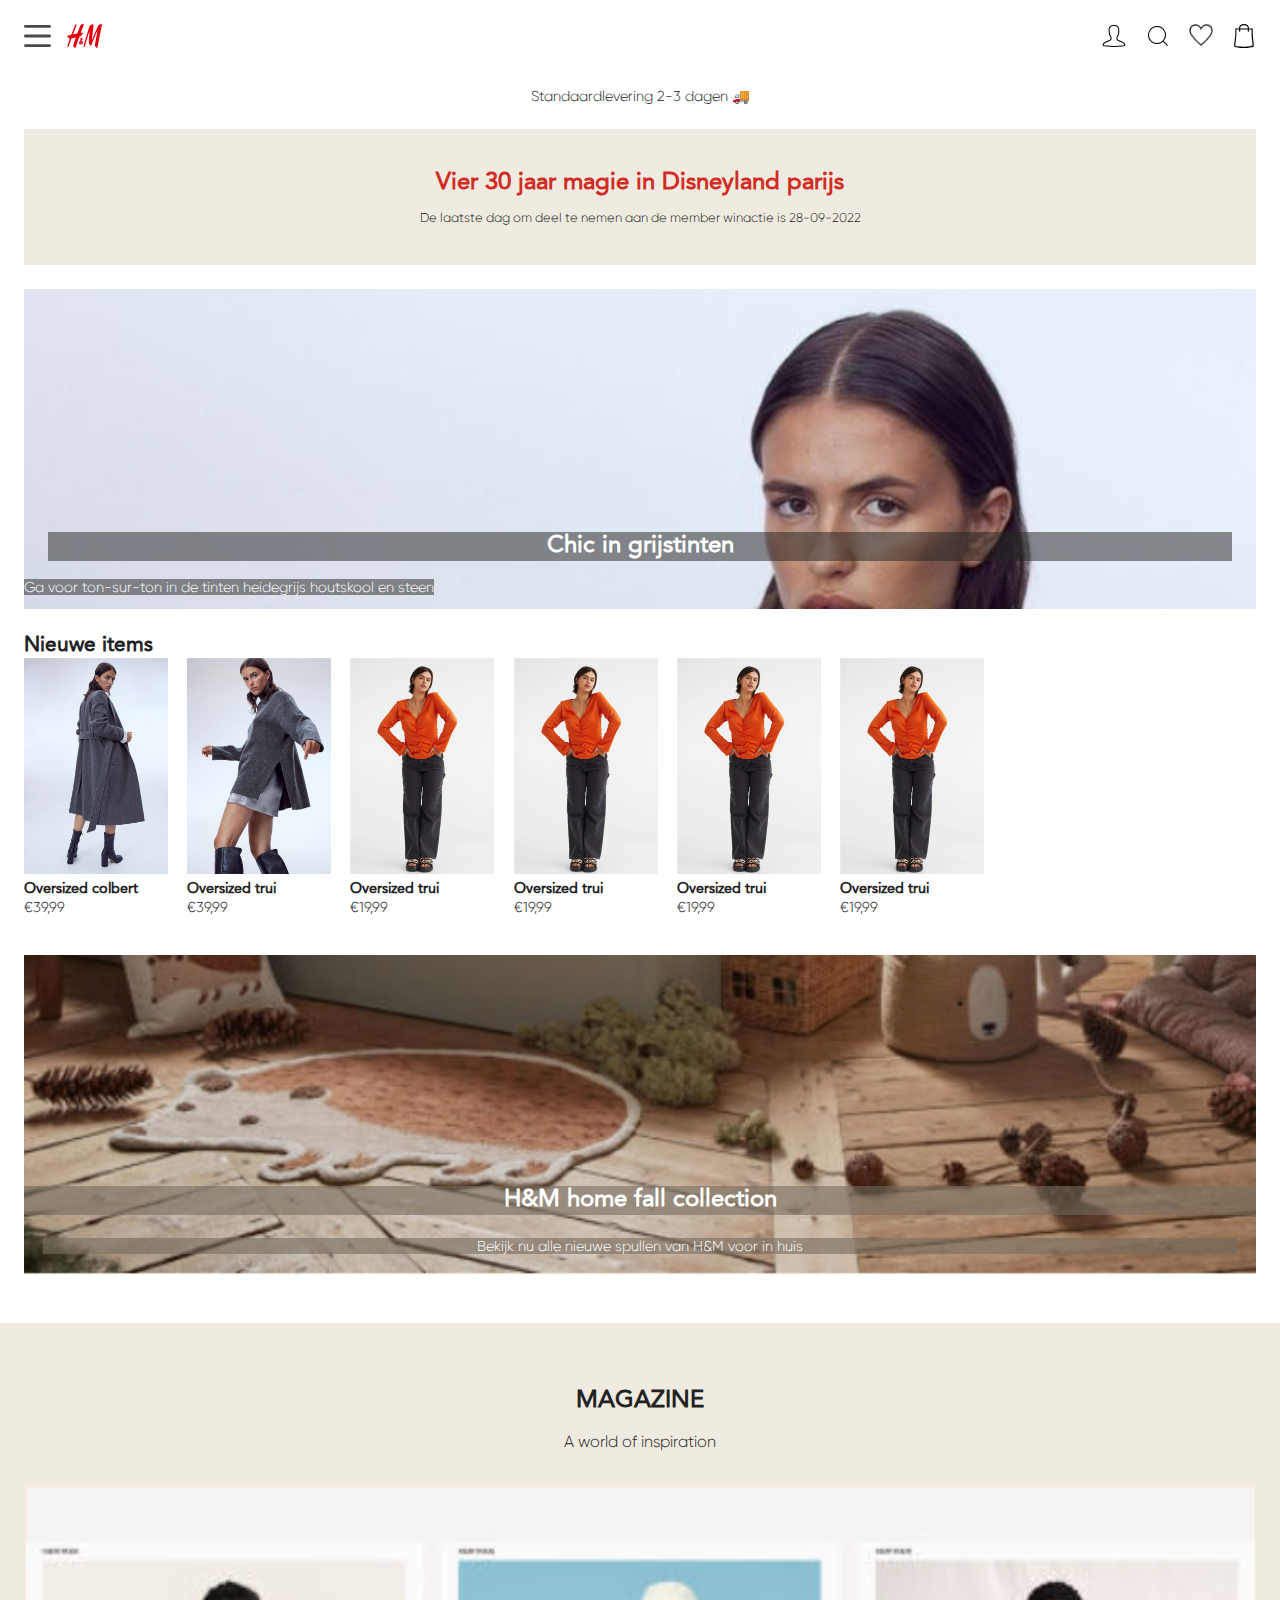
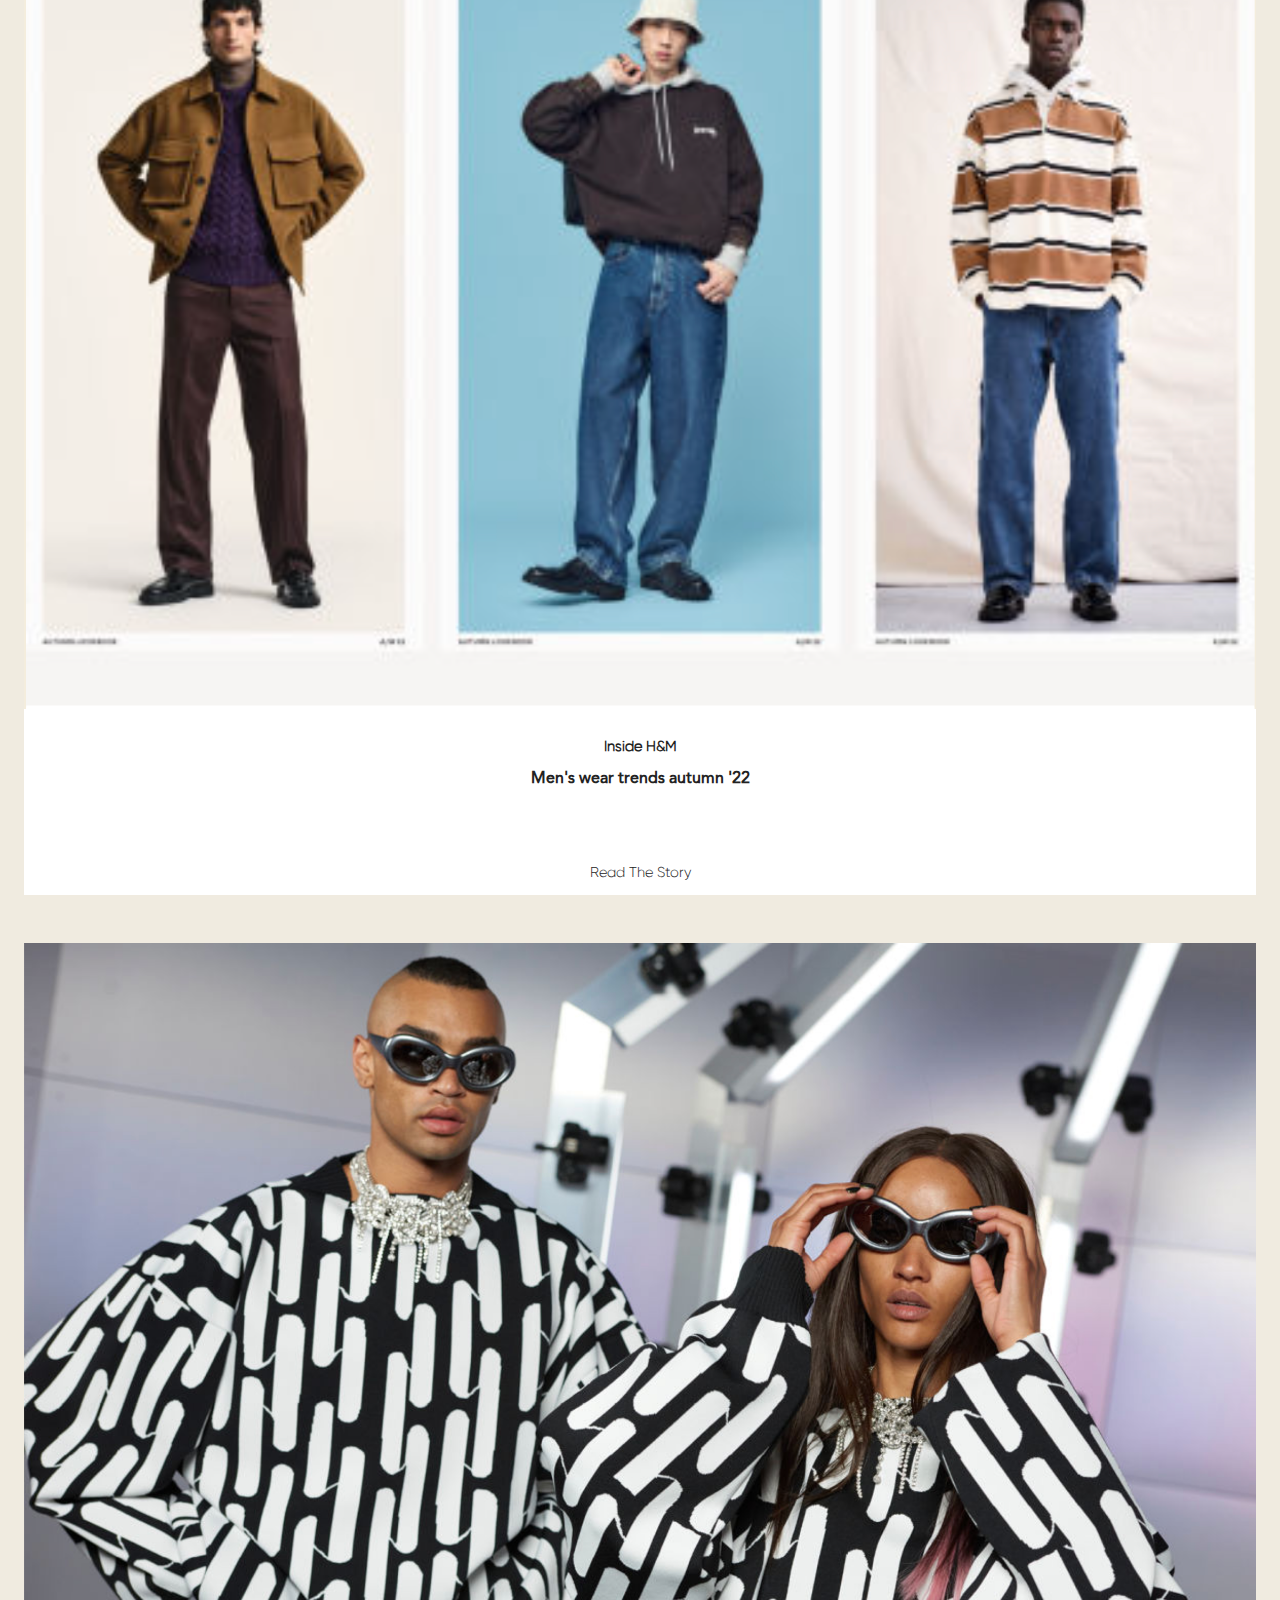
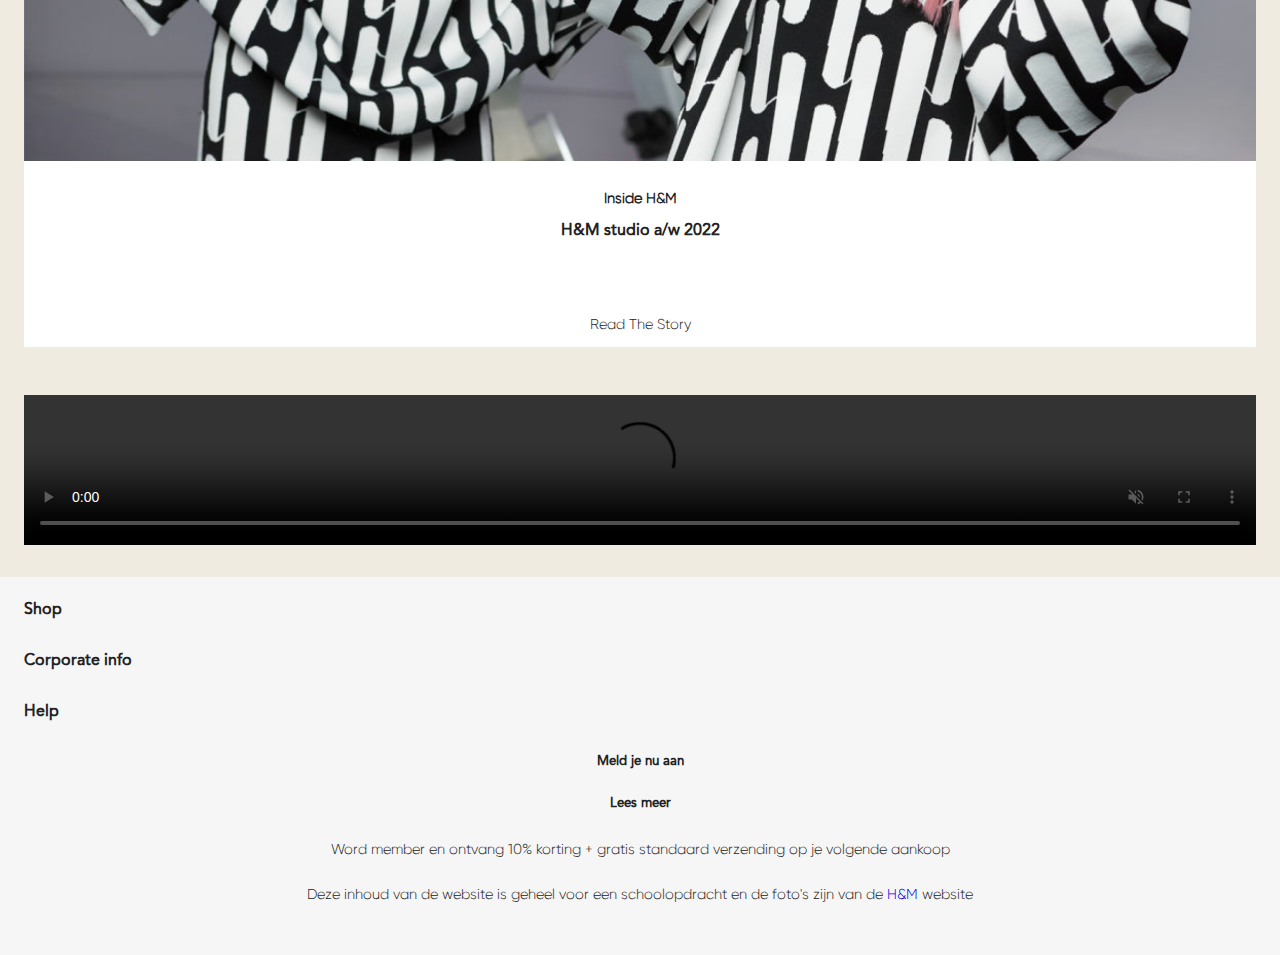
==== commit 40cabe32: "Add files via upload" ====
--- a/index.html
+++ b/index.html
@@ -178,11 +178,22 @@
 	</main>
 
 	<footer>
-		<h4>Shop</h4>
-		<h4>Corporate info</h4>
-		<h4>Help</h4>
-		<h5>meld je nu aan</h5>
-		<h5>Lees member</h5>
+		<a href="">
+			<h4>Shop</h4>
+		</a>
+		<a href="">
+			<h4>Corporate info</h4>
+		</a>
+		<a href="">
+			<h4>Help</h4>
+		</a>
+		<a href="">
+			<h5>Meld je nu aan</h5>
+		</a>
+		<a href="">
+			<h5>Lees meer</h5>
+		</a>
+
 		<p>Word member en ontvang 10% korting + gratis standaard verzending op je volgende aankoop</p>
 		<p>Deze inhoud van de website is geheel voor een schoolopdracht en de foto's zijn van de <a
 				href="https://www2.hm.com/nl_nl/index.html">H&M</a> website</p>
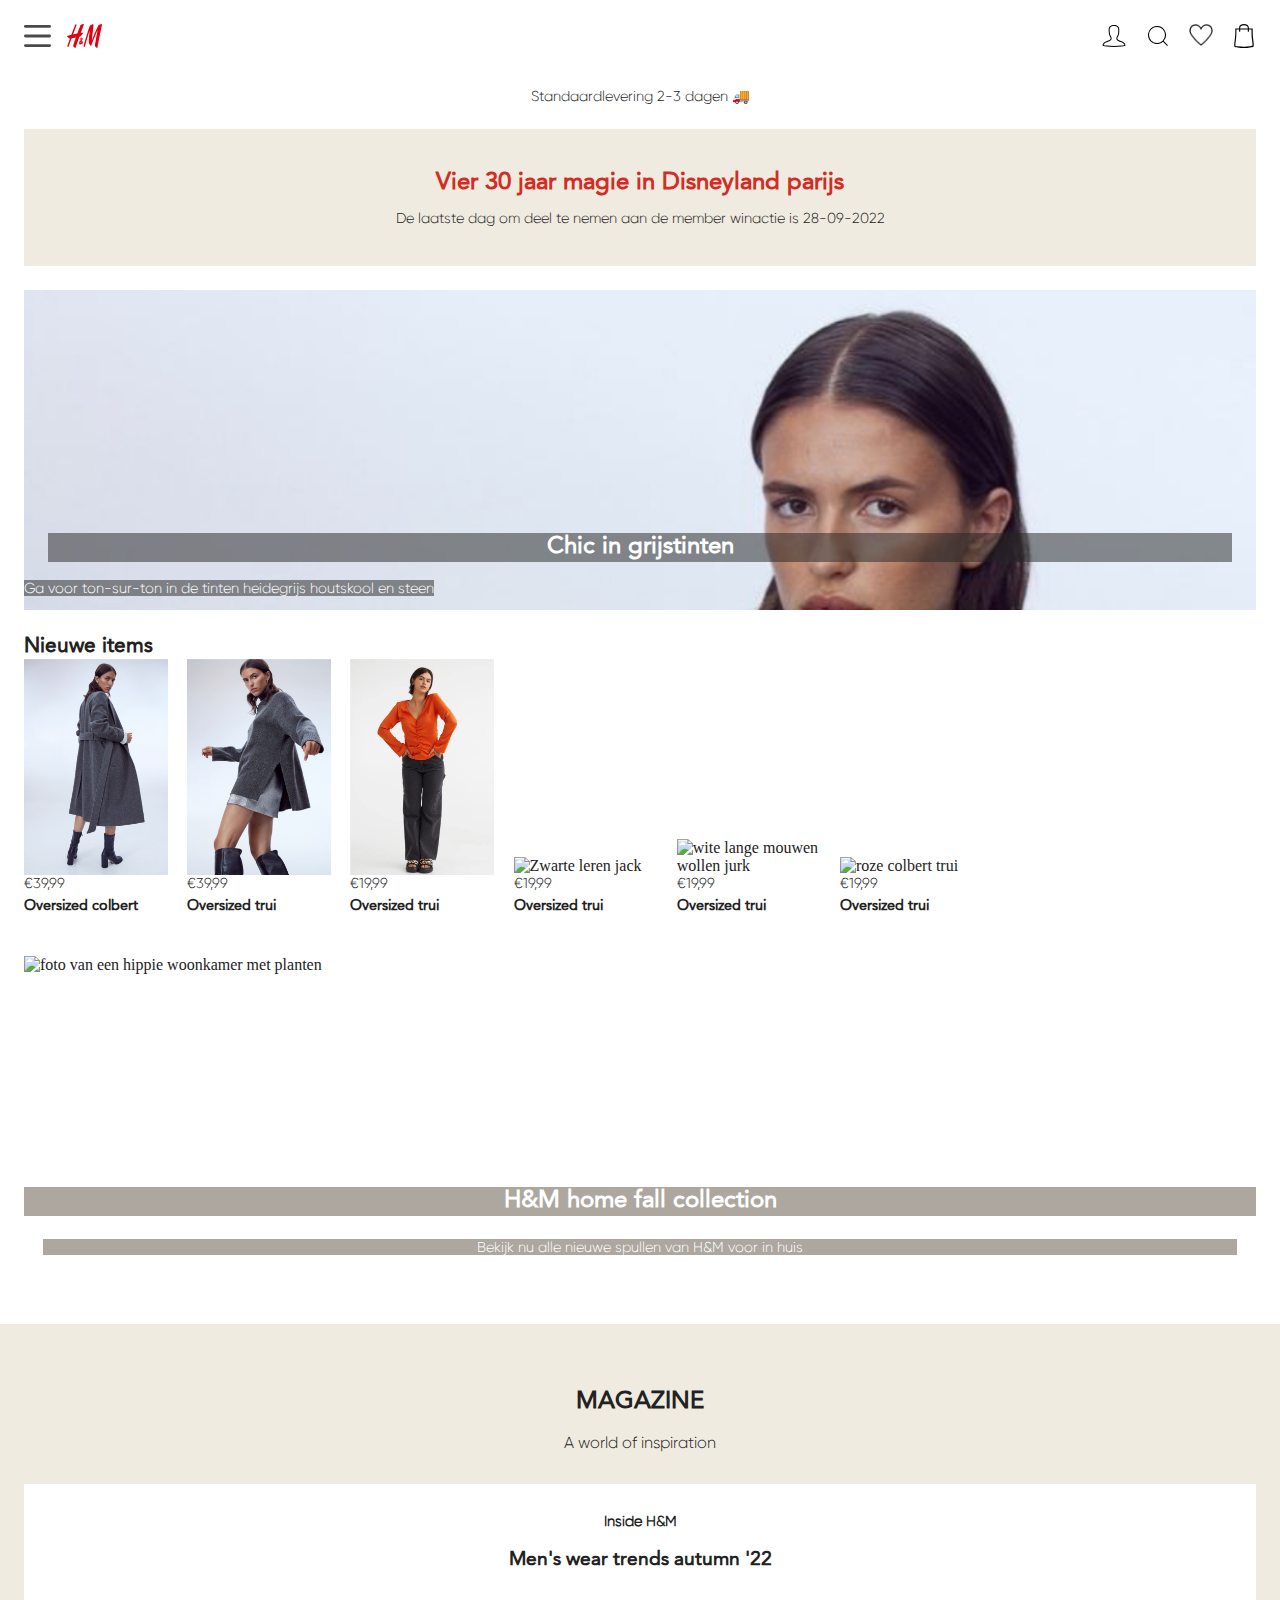
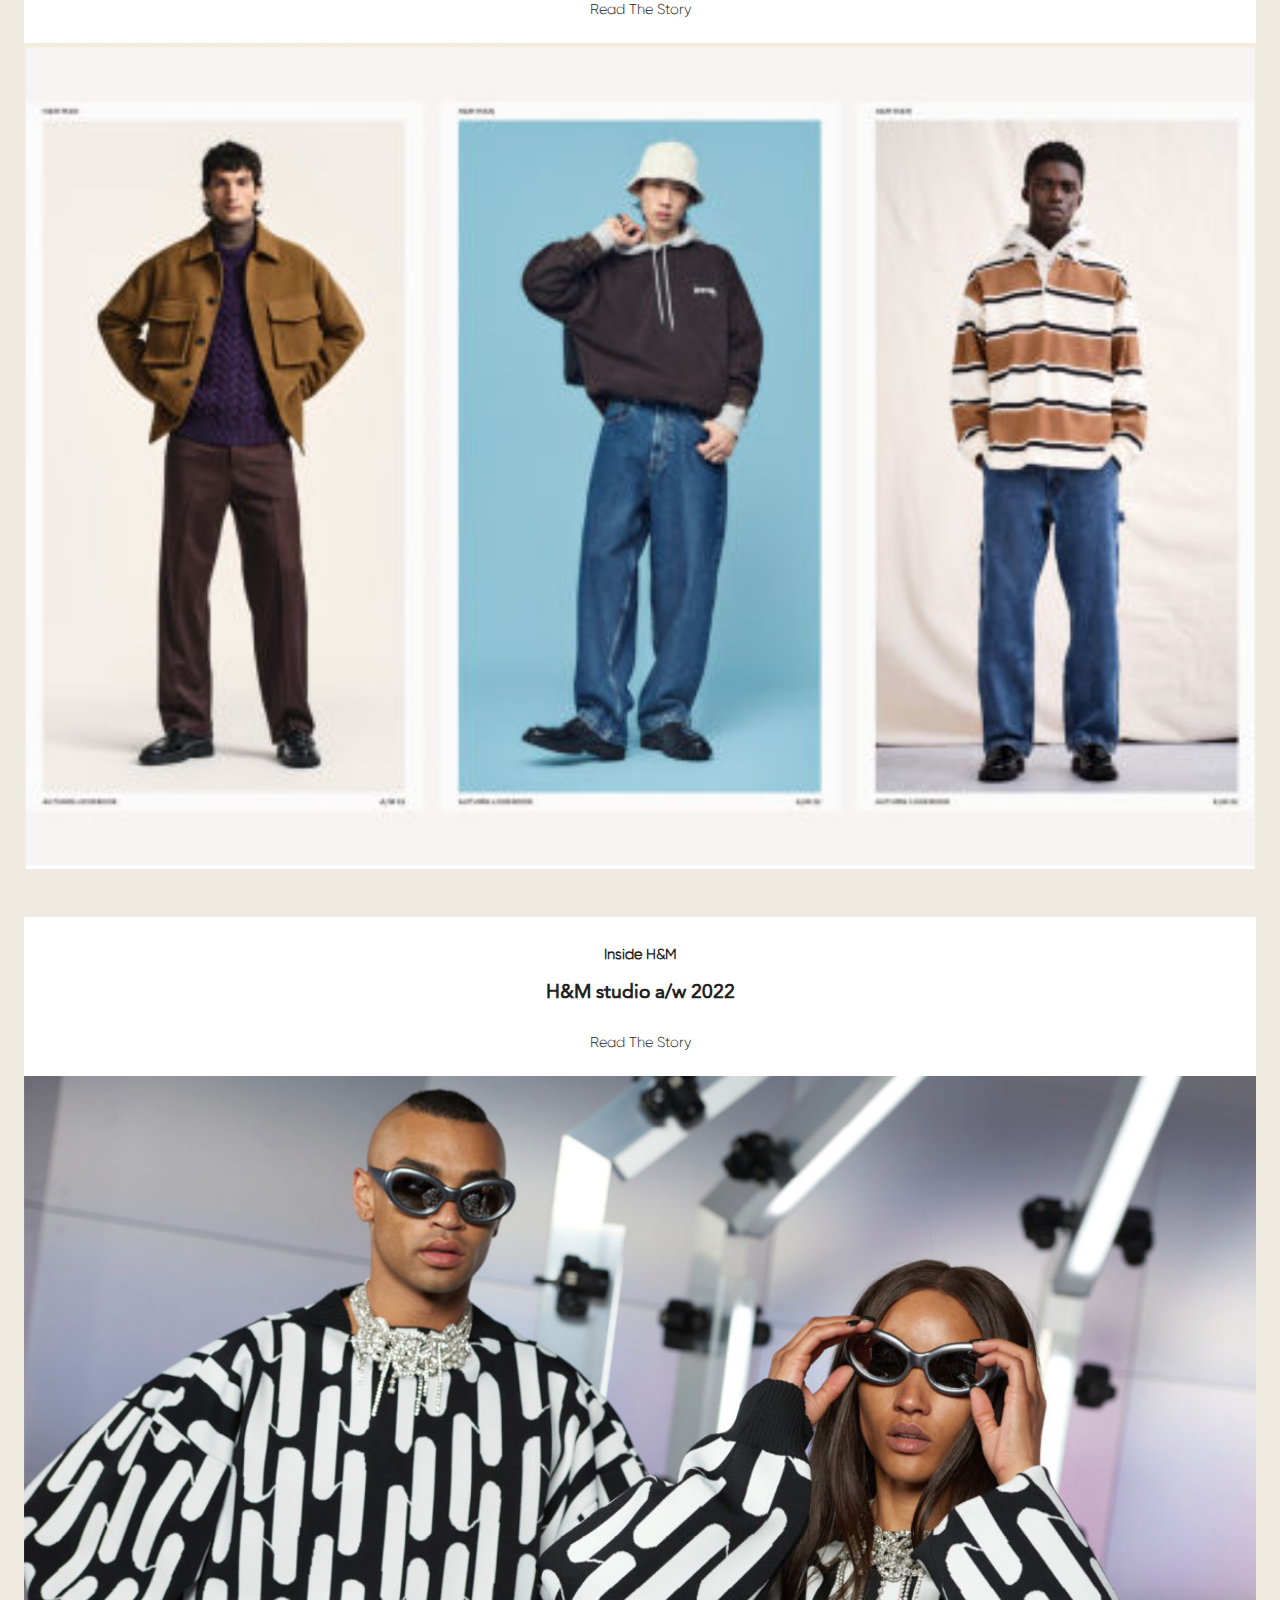
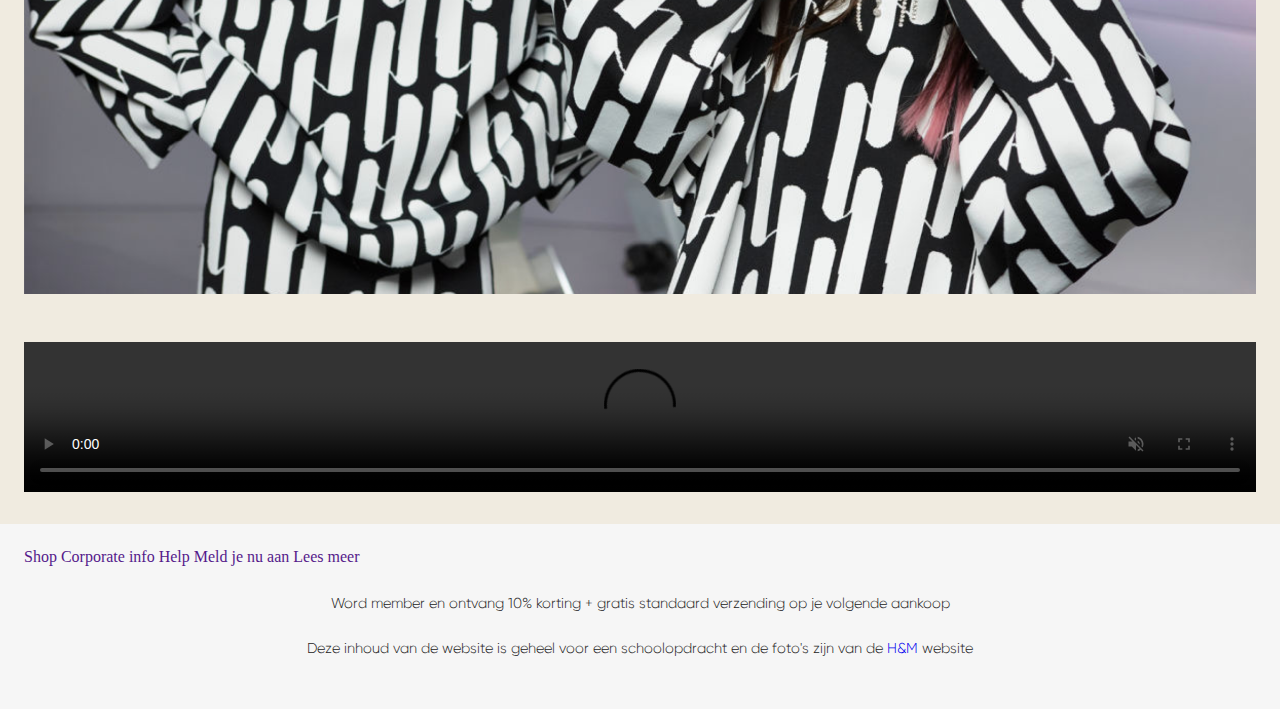
==== commit 8969ee1d: "Add files via upload" ====
--- a/index.html
+++ b/index.html
@@ -15,12 +15,13 @@
 <body class="homepage">
 	<header>
 		<section>
-			<button><img src="./images/hamburgermenu.svg" alt="hamburger menu"></button>
+			<button><img src="./images/hamburgermenu.svg" alt="menu met catagorien"></button>
 			<a href="index.html"><img src="images/hmlogo.svg" alt="h en m logo"></a>
 		</section>
 
 		<section>
 			<div>
+				<!-- voor positioneren en styling -->
 				<ul>
 					<li><a href="product.html"><img src="./images/user.svg" alt="gebruiker icoon">Inloggen</a></li>
 					<li><a href="">Dames</a></li>
@@ -48,20 +49,20 @@
 	</header>
 
 	<main>
-
-		<section>
+		<!-- ik weet dat alles eigenlijk in een a moet voor de toegankelijkheid maar om dit achteraf toe te voegen ging niet goed met mijn html vandaar tabindex 0 -->
+		<section tabindex="0" aria-label="alt tekst ding">
+			<!-- span gezet om in js specifiek te kunnen aanspreken -->
 			<p>Standaardlevering 2-3 dagen <span>🚚</span></p>
-			<audio src="assets/vrachtwagengeluid.mp3"></audio>
+			<audio src="./assets/vrachtwagengeluid.mp3"></audio>
 		</section>
 
 
 
-		<section>
+		<section tabindex="0" aria-label="alt tekst ding">
 			<div>
 				<h2>Vier 30 jaar magie in Disneyland parijs</h2>
 				<p>De laatste dag om deel te nemen aan de member winactie is 28-09-2022</p>
 			</div>
-
 		</section>
 
 
@@ -76,49 +77,47 @@
 
 
 
-		<section>
+		<section tabindex="0" aria-label="alt tekst ding">
 			<h2>Nieuwe items</h2>
 			<ul>
 				<li>
+					<h3>Oversized colbert</h3>
 					<p>€39,99</p>
-					<h3>Oversized colbert</h3>
-					<img src="images/damesjas.png" alt="dames image">
+					<img src="images/damesjas.png" alt="lange grijze vrouwen jas">
+				</li>
+
+				<li>
+					<h3>Oversized trui</h3>
+					<p>€39,99</p>
+					<img src="images/damestrui.png" alt="grijze dames trui">
+
+				</li>
+
+				<li>
+					<h3>Oversized trui</h3>
+					<p>€19,99</p>
+					<img src="images/nieuwbinnen.png" alt="oranje top met lange mouwen">
+				</li>
+
+				<li>
+					<h3>Oversized trui</h3>
+					<p>€19,99</p>
+					<img src="images/nieuwbinnen3.png" alt="Zwarte leren jack">
 
 
 				</li>
 
 				<li>
-					<p>€39,99</p>
 					<h3>Oversized trui</h3>
-					<img src="images/damestrui.png" alt="dames image">
-
-				</li>
-
-				<li>
 					<p>€19,99</p>
-					<h3>Oversized trui</h3>
-					<img src="images/nieuwbinnen.png" alt="dames image">
-				</li>
-
-				<li>
-					<p>€19,99</p>
-					<h3>Oversized trui</h3>
-					<img src="images/nieuwbinnen.png" alt="dames image">
-
-
-				</li>
-
-				<li>
-					<p>€19,99</p>
-					<h3>Oversized trui</h3>
-					<img src="images/nieuwbinnen.png" alt="dames image">
+					<img src="images/nieuwbinnen2.png" alt="wite lange mouwen wollen jurk">
 
 
 				</li>
 				<li>
+					<h3>Oversized trui</h3>
 					<p>€19,99</p>
-					<h3>Oversized trui</h3>
-					<img src="images/nieuwbinnen.png" alt="dames image">
+					<img src="images/nieuwbinnen4.png" alt="roze colbert trui">
 
 				</li>
 
@@ -127,43 +126,40 @@
 		</section>
 
 
-		<section>
+		<section tabindex="0" aria-label="hier kan je spullen vinden met dingen voor je huis van de herfst">
 			<h2>H&M home fall collection</h2>
 			<p>Bekijk nu alle nieuwe spullen van H&M voor in huis</p>
-			<img src="images/h&m:home.png" alt="short haircut meisje">
+			<img src="images/h&m-home.png" alt="foto van een hippie woonkamer met planten">
 		</section>
 
 
 
-		<section>
+		<section tabindex="0" aria-label="hier komen nu een paar atikelen voorbij die je kan bekijken">
 			<h2>Magazine</h2>
 			<h3>A world of inspiration</h3>
 
 
-			<article>
-				<img src="images/tripplets.png" alt="3 mannen foto">
+			<article tabindex="0" aria-label="dit is een artikel over mens wear en trends">
 				<h4>Inside H&M</h4>
 				<h5>Men's wear trends autumn '22</h5>
 				<p>Read The Story</p>
+				<img src="images/tripplets.png" alt="3 jongens met een andere outfit naast elkaar">
 			</article>
 
 		</section>
 
 		<section>
-
-			<article tabindex="0" aria-label="alt tekst ding">
-				<img src="images/duo.png" alt="duo foto">
+			<article tabindex="0" aria-label="artikel met informatie over de h en m studio">
 				<h4>Inside H&M</h4>
 				<h5>H&M studio a/w 2022</h5>
 				<p>Read The Story</p>
+				<img src="images/duo.png" alt="foto van jongen en meisje met zwart witte trui aan">
 
 			</article>
-
 		</section>
 
 		<section>
-
-			<article>
+			<article tabindex="0" aria-label="dit is een h en m campagne video">
 				<video controls muted>
 
 					<source src="./assets/h&mvideo.mp4" type="video/mp4">
@@ -177,22 +173,14 @@
 
 	</main>
 
-	<footer>
-		<a href="">
-			<h4>Shop</h4>
-		</a>
-		<a href="">
-			<h4>Corporate info</h4>
-		</a>
-		<a href="">
-			<h4>Help</h4>
-		</a>
-		<a href="">
-			<h5>Meld je nu aan</h5>
-		</a>
-		<a href="">
-			<h5>Lees meer</h5>
-		</a>
+	<footer tabindex="0" aria-label="vanaf hier begint de footer">
+		<li>
+			<a href="">Shop</a>
+			<a href="">Corporate info</a>
+			<a href=""> Help</a>
+			<a href="">Meld je nu aan</a>
+			<a href="">Lees meer</a>
+		</li>
 
 		<p>Word member en ontvang 10% korting + gratis standaard verzending op je volgende aankoop</p>
 		<p>Deze inhoud van de website is geheel voor een schoolopdracht en de foto's zijn van de <a
--- a/styles/style.css
+++ b/styles/style.css
@@ -282,7 +282,7 @@
 
 /* -----------------TEKST ONDER DE DISNEYLAND TITEL--------------- */
 .homepage main section:nth-of-type(2) div p {
-	font-size: .8em;
+	font-size: .9em;
 	color: var(--color-text);
 }
 
@@ -480,8 +480,9 @@
 .homepage main section:nth-of-type(7) h5,
 .homepage main section:nth-of-type(8) h5 {
 	font-family: "Avenir", Arial, Helvetica, sans-serif;
-	font-size: 1em;
+	font-size: 1.2em;
 	padding-top: 1em;
+	color: var(--color-text);
 
 }
 
@@ -489,8 +490,8 @@
 .homepage main section:nth-of-type(7) p,
 .homepage main section:nth-of-type(8) p {
 	font-size: .9em;
-	padding-top: 3em;
-	padding-bottom: 1em;
+	padding-top: 2em;
+	padding-bottom: 1.8em;
 
 }
 
@@ -652,7 +653,7 @@
 }
 
 footer h4,
-h5 {
+footer h5 {
 	font-family: "avenir", Arial, Helvetica, sans-serif;
 	margin-bottom: 2em;
 	color: var(--button-color2);
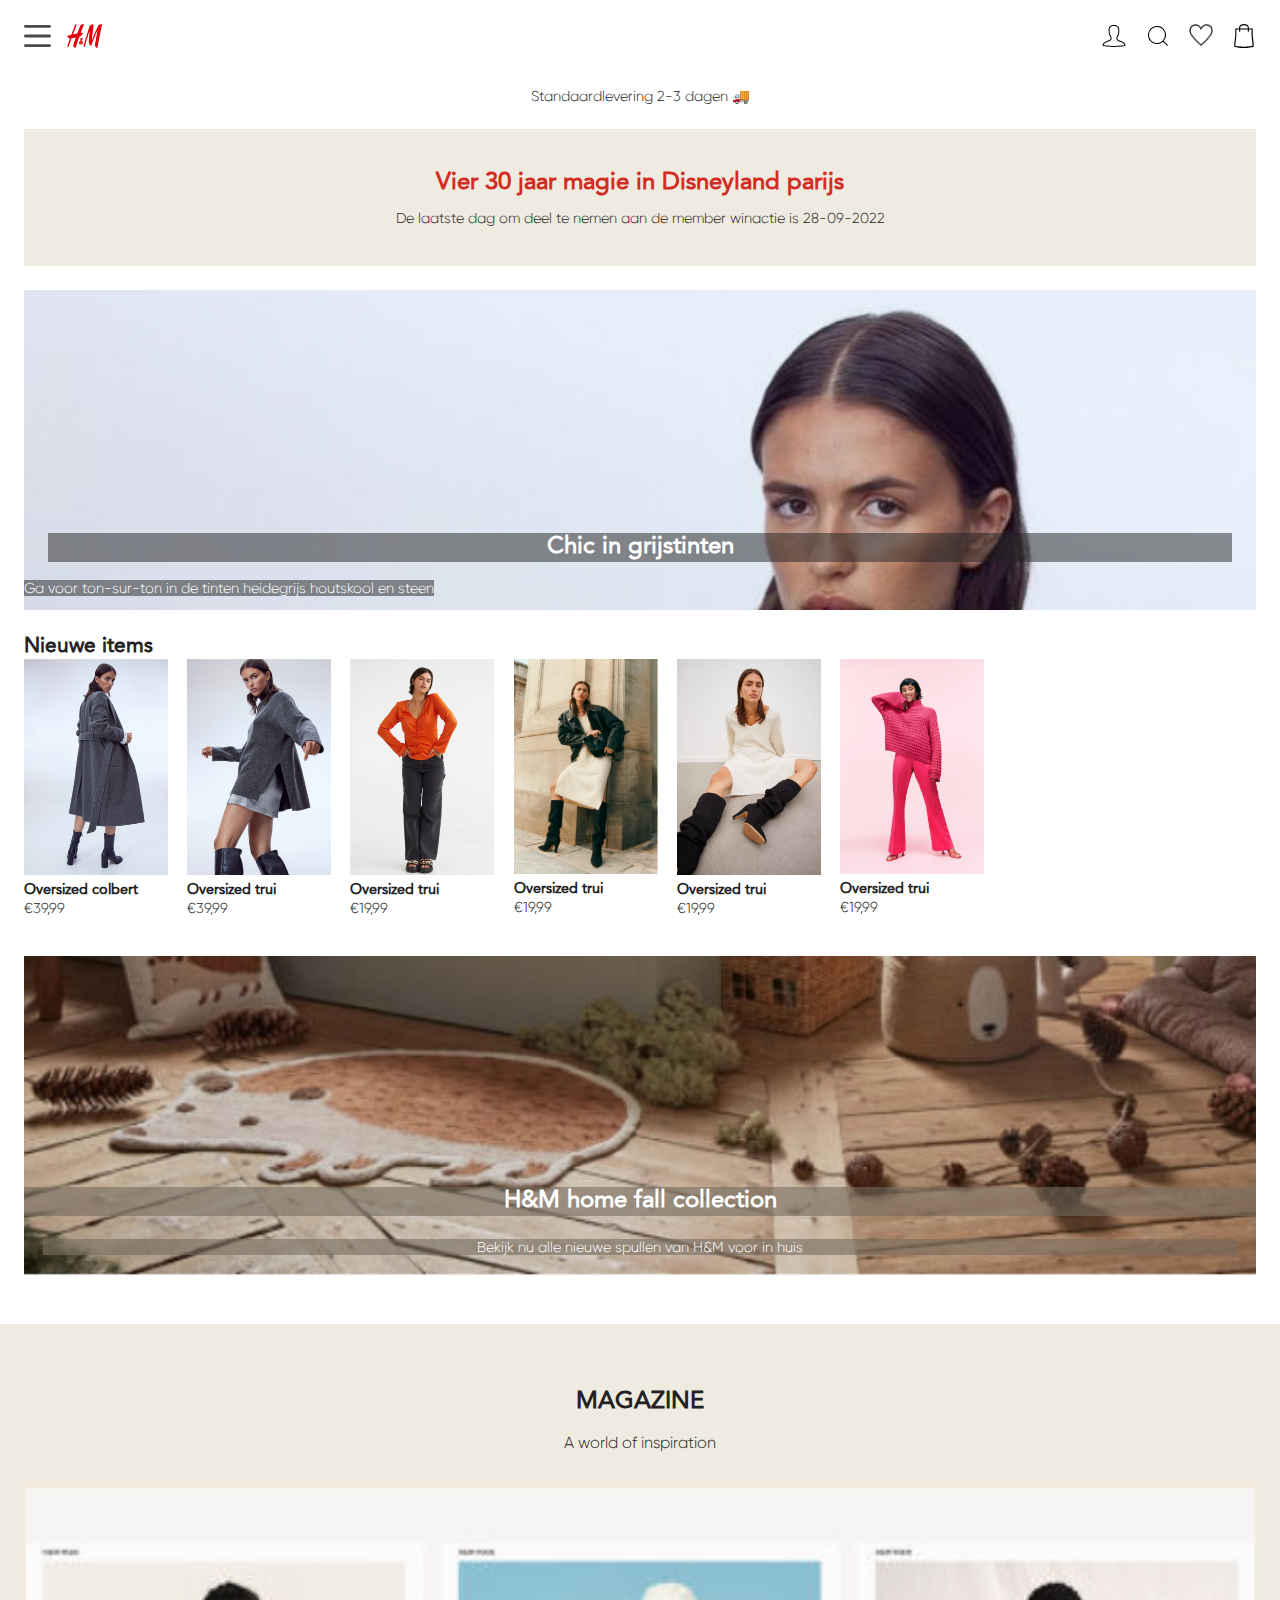
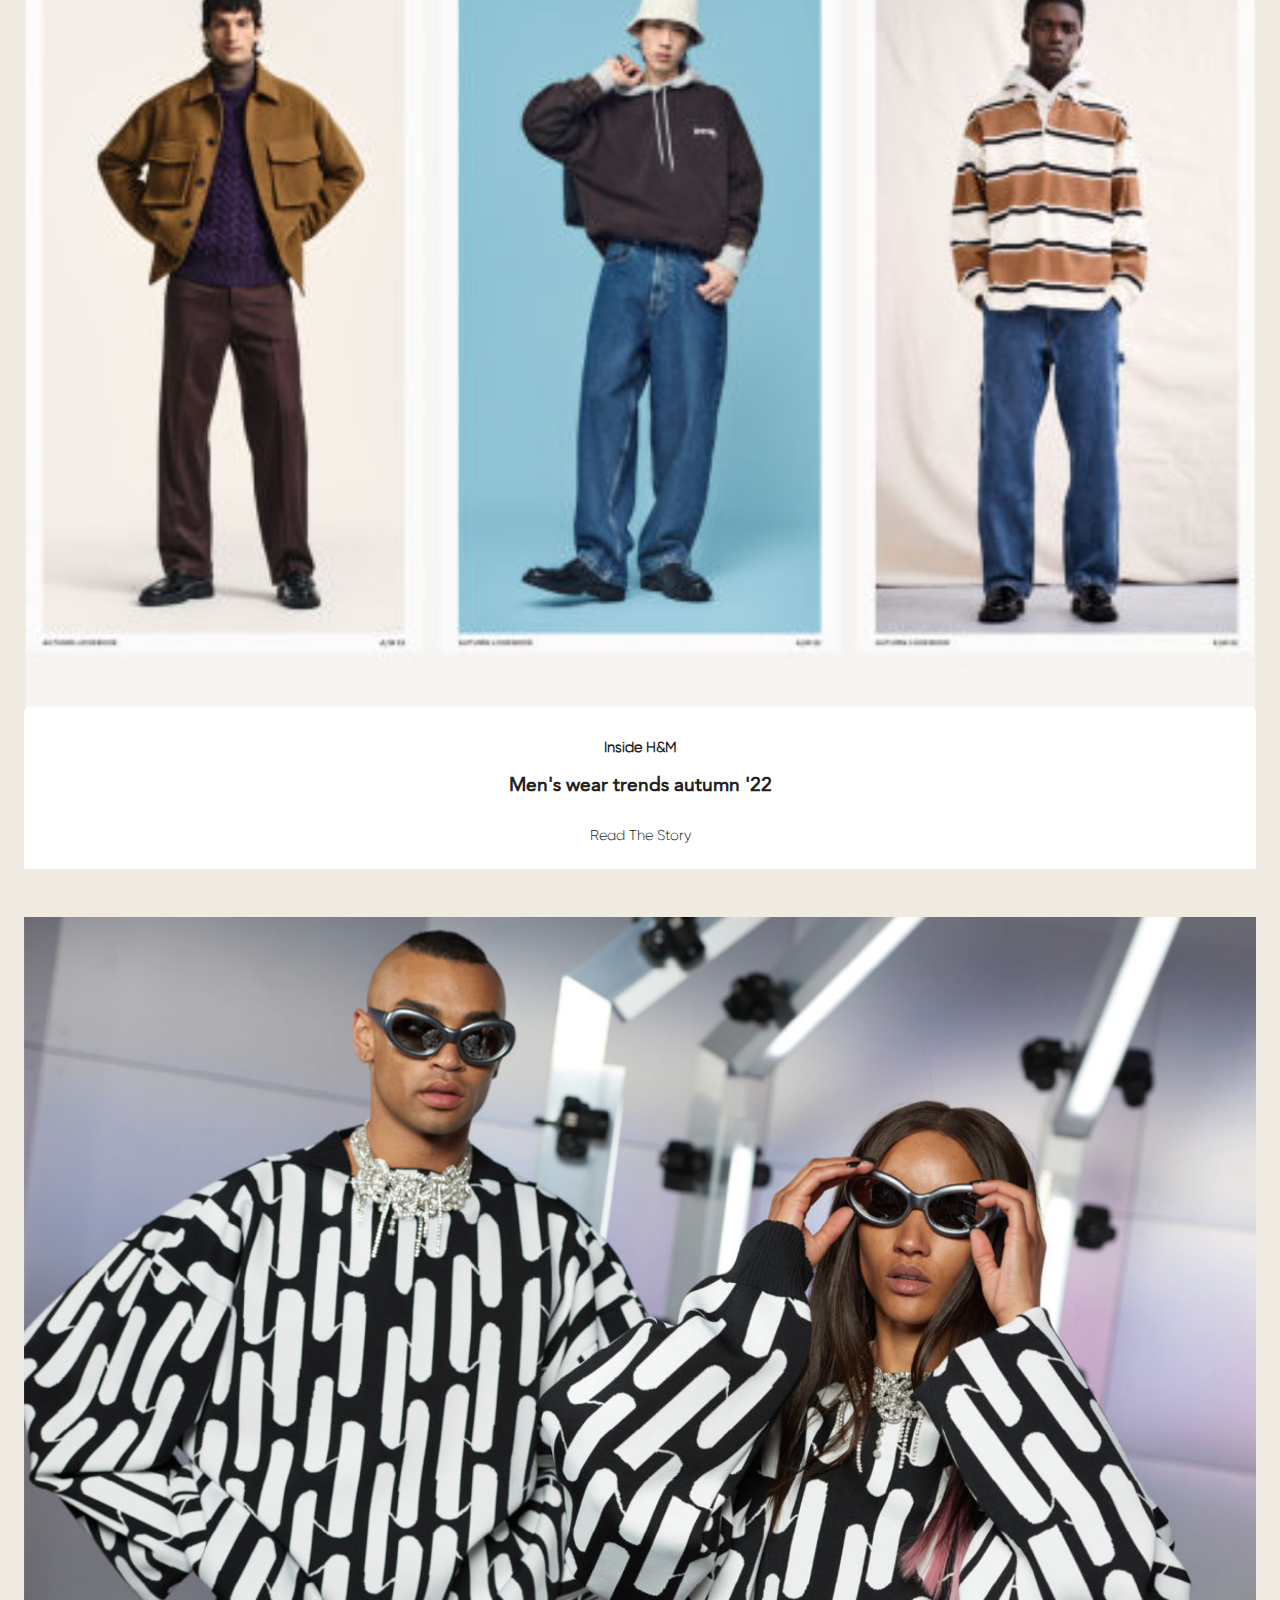
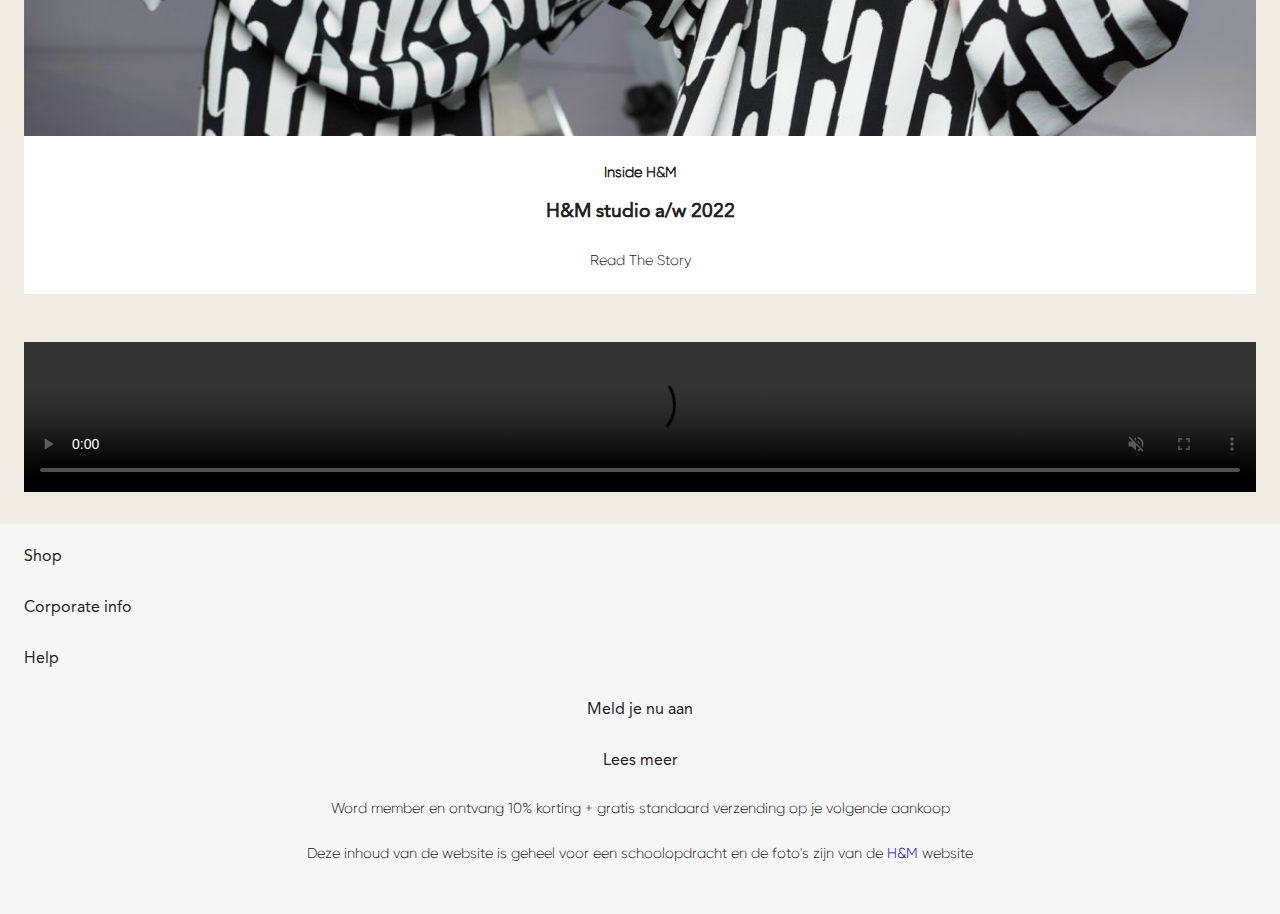
==== commit 90442e5c: "Add files via upload" ====
--- a/index.html
+++ b/index.html
@@ -178,6 +178,10 @@
 			<a href="">Shop</a>
 			<a href="">Corporate info</a>
 			<a href=""> Help</a>
+
+		</li>
+
+		<li>
 			<a href="">Meld je nu aan</a>
 			<a href="">Lees meer</a>
 		</li>
--- a/styles/style.css
+++ b/styles/style.css
@@ -29,7 +29,6 @@
 /* CUSTOM PROPERTIES */
 /*********************/
 :root {
-	/* startje */
 	--color-shadow: rgb(0 0 0 / 55%);
 	--color-background-h1: rgb(34 34 34 / 50%);
 	--color-background-column: rgb(119 109 95 / 60%);
@@ -133,6 +132,7 @@
 
 
 /* --------------------HAMBURGER MENU ------------------*/
+/* student asisstent heeft met sommige delen van de styling geholpen */
 
 header section:nth-of-type(2) {
 	position: fixed;
@@ -153,7 +153,7 @@
 
 header section:nth-of-type(2).hamburgermenu {
 	margin-left: -1.6em;
-	box-shadow: 0px 0px 0px 999px var(--color-shadow);
+	box-shadow: 0em 0em 0em 62 var(--color-shadow);
 
 }
 
@@ -240,7 +240,6 @@
 	font-family: "gilroy", Arial, Helvetica, sans-serif;
 	color: var(--color-text);
 	font-size: .9em;
-
 }
 
 
@@ -262,13 +261,11 @@
 	flex-direction: column;
 	text-align: center;
 	bottom: 1em;
-
 }
 
 .homepage main section:nth-of-type(2) div {
 	background: var(--Color-beige);
 	padding: 2.5em 1em;
-
 }
 
 /* -------------------DISNEYLAND TITEL ------------------------*/
@@ -276,8 +273,6 @@
 	margin-bottom: .5em;
 	color: var(--Color-red-title);
 	font-family: "Avenir", Arial, Helvetica, sans-serif;
-
-
 }
 
 /* -----------------TEKST ONDER DE DISNEYLAND TITEL--------------- */
@@ -299,7 +294,6 @@
 	left: 1em;
 	right: 1em;
 	background-color: var(--color-background-h1);
-
 }
 
 
@@ -308,9 +302,6 @@
 	height: 20em;
 	object-fit: cover;
 	object-position: top;
-
-
-
 }
 
 .homepage main section:nth-of-type(3) a p {
@@ -331,12 +322,11 @@
 	gap: 1.2em;
 	padding: 0;
 	overflow-x: auto;
-
 }
 
 .homepage main section:nth-of-type(4) ul li {
 	display: flex;
-	flex-direction: column-reverse;
+	flex-direction: column;
 }
 
 
@@ -350,15 +340,17 @@
 	font-size: .9em;
 	margin-bottom: 0;
 	margin-top: 5%;
-
+	order: 2;
 }
 
 .homepage main section:nth-of-type(4) p {
+	order: 3;
 	margin: 0;
 	top: -1;
 }
 
 .homepage main section:nth-of-type(4) img {
+	order: 1;
 	width: 9em;
 }
 
@@ -366,8 +358,6 @@
 .homepage main section:nth-of-type(5) {
 	position: relative;
 	top: 1em;
-
-
 }
 
 .homepage main section:nth-of-type(5) h2 {
@@ -381,8 +371,6 @@
 	left: 1em;
 	right: 1em;
 	background-color: var(--color-background-column);
-
-
 }
 
 .homepage main section:nth-of-type(5) p {
@@ -396,16 +384,12 @@
 	left: 3em;
 	right: 3em;
 	background-color: var(--color-background-column);
-
-
 }
 
 .homepage main section:nth-of-type(5) img {
 	object-fit: cover;
 	object-position: bottom;
 	height: 20em;
-
-
 }
 
 /* --------------BEIGE ACHTERGROND MAGAZINE------------- */
@@ -413,13 +397,11 @@
 .homepage main section:nth-of-type(7),
 .homepage main section:nth-of-type(8) {
 	background-color: var(--Color-beige);
-
 }
 
 .homepage main section:nth-of-type(6) {
 	padding-top: 4em;
 	margin-top: 4em;
-
 }
 
 /* ---------RUIMTE TUSSEN DE SECTIONS + BEIGE ACHTERGROND +STYLING VAN SECTIONS & VIDEO -------- */
@@ -427,8 +409,6 @@
 .homepage main section:nth-of-type(8) {
 	margin-top: 0;
 	padding-top: 3em;
-
-
 }
 
 .homepage main section:nth-of-type(6) h2 {
@@ -436,7 +416,6 @@
 	color: var(--color-text);
 	text-transform: uppercase;
 	font-family: "avenir", Arial, Helvetica, sans-serif;
-
 }
 
 
@@ -457,7 +436,6 @@
 	display: flex;
 	flex-direction: column;
 	text-align: center;
-
 }
 
 .homepage main section:nth-of-type(8) article {
@@ -473,7 +451,7 @@
 	font-family: "gilroy", Arial, Helvetica, sans-serif;
 	font-size: .9em;
 	padding-top: 2em;
-
+	order: 2;
 }
 
 .homepage main section:nth-of-type(6) h5,
@@ -483,7 +461,7 @@
 	font-size: 1.2em;
 	padding-top: 1em;
 	color: var(--color-text);
-
+	order: 3;
 }
 
 .homepage main section:nth-of-type(6) p,
@@ -492,7 +470,13 @@
 	font-size: .9em;
 	padding-top: 2em;
 	padding-bottom: 1.8em;
-
+	order: 4;
+}
+
+.homepage main section:nth-of-type(6) img,
+.homepage main section:nth-of-type(7) img,
+.homepage main section:nth-of-type(8) img {
+	order: 1;
 }
 
 /* ----------------------VIDEO -------------------*/
@@ -514,34 +498,39 @@
 	flex-direction: column;
 }
 
-.product main section:nth-of-type(1) p {
+.product main section:nth-of-type(1) p:nth-of-type(3) {
 	font-size: .6em;
 	text-align: center;
 	margin-top: 3em;
+	order: 1;
 }
 
 .product main section:nth-of-type(1) img:nth-of-type(1) {
 	margin-top: 1em;
+	order: 2;
 }
 
 .product main section:nth-of-type(1) h1 {
 	margin-top: 1.3em;
 	font-family: "Avenir", Arial, Helvetica, sans-serif;
 	font-size: 1em;
-}
-
-.product main section:nth-of-type(1) h2 {
+	order: 3;
+}
+
+.product main section:nth-of-type(1) p:nth-of-type(1) {
 	font-family: "gilroy", Arial, Helvetica, sans-serif;
 	font-size: 1em;
 	margin-top: 1em;
-}
-
-.product main section:nth-of-type(1) h3 {
+	order: 4;
+}
+
+.product main section:nth-of-type(1) p:nth-of-type(2) {
 	text-align: center;
 	font-size: .9em;
 	font-family: "avenir", Arial, Helvetica, sans-serif;
 	font-weight: 500;
 	margin-top: 2em;
+	order: 5;
 }
 
 
@@ -549,7 +538,7 @@
 	display: flex;
 	justify-content: center;
 	margin-bottom: 2em;
-
+	order: 6;
 }
 
 .product main section:nth-of-type(1) ul li {
@@ -559,16 +548,14 @@
 
 .product main section:nth-of-type(1) ul li img {
 	width: 4em;
-}
+	order: 2;
+}
+
 
 .product main section:nth-of-type(1) {
 	background-color: var(--color-prouct-background);
 }
 
-.product main section:nth-of-type(1) ul li:nth-of-type(2) img {
-	box-shadow: 3px 3px 3px 3px var(--color-shadow);
-
-}
 
 /* ---------------STYLING VAN DE 2E SECTION----------------- */
 .product main section:nth-of-type(2) h2 {
@@ -582,19 +569,20 @@
 	font-family: "avenir", Arial, Helvetica, sans-serif;
 	font-size: .9em;
 	margin-top: 1em;
-
 }
 
 
 /* ---------------STYLING VAN DE 3E SECTION----------------- */
+/* STUDENT ASSISTENT NINA HEEFT HIERMEE GEHOLPEN */
 
 .product section:nth-of-type(3) div {
 	display: grid;
+	/* herhaal 4x de hoogte en verdeel dat gelijk met elkaar */
 	grid-template-rows: repeat(4, auto);
+	/* herhaal 2x, 1fr. hij moet 1fr 2x repeaten kan ook 1fr 1fr zijn */
 	grid-template-columns: repeat(2, 1fr);
 	gap: 1em;
 	padding-bottom: 8em;
-
 }
 
 .product section:nth-of-type(3) div img {
@@ -603,6 +591,7 @@
 }
 
 /* iedere 3e img in de grid */
+/* 3n staat voor pak elke 3e afbeelding */
 
 .product section:nth-of-type(3) div img:nth-of-type(3n) {
 	grid-column: 1 / -1;
@@ -611,9 +600,8 @@
 }
 
 
-/* -------------Onderste buttons balk------------------ */
+/* -------------ONDERSTE BUTTONS BALK------------------ */
 .product section:nth-of-type(4) {
-
 	display: flex;
 	justify-content: space-between;
 	padding: 1em;
@@ -622,7 +610,7 @@
 	left: 0;
 	right: 0;
 	bottom: 0;
-	box-shadow: 0px 0px 10px 0px var(--color-shadow);
+	box-shadow: 0em 0em .6em 0em var(--color-shadow);
 }
 
 .product main section:nth-of-type(4) button:nth-of-type(1) {
@@ -633,8 +621,6 @@
 	font-family: "gilroy", Arial, Helvetica, sans-serif;
 	background-color: var(--Color-title);
 
-
-
 }
 
 .product main section:nth-of-type(4) button:nth-of-type(2) {
@@ -647,21 +633,26 @@
 	border: 1px solid;
 }
 
+/* ----------------------FOOTER----------------------- */
+
 footer {
 	padding: 1.5em;
 	background-color: var(--footer);
 }
 
-footer h4,
-footer h5 {
+footer li:nth-of-type(1) a {
+	display: flex;
 	font-family: "avenir", Arial, Helvetica, sans-serif;
 	margin-bottom: 2em;
 	color: var(--button-color2);
 }
 
-footer h5 {
-	text-align: center;
+footer li:nth-of-type(2) a {
+	display: flex;
+	justify-content: center;
 	margin-top: 2em;
+	font-family: "avenir", Arial, Helvetica, sans-serif;
+	color: var(--button-color2);
 }
 
 footer p {
